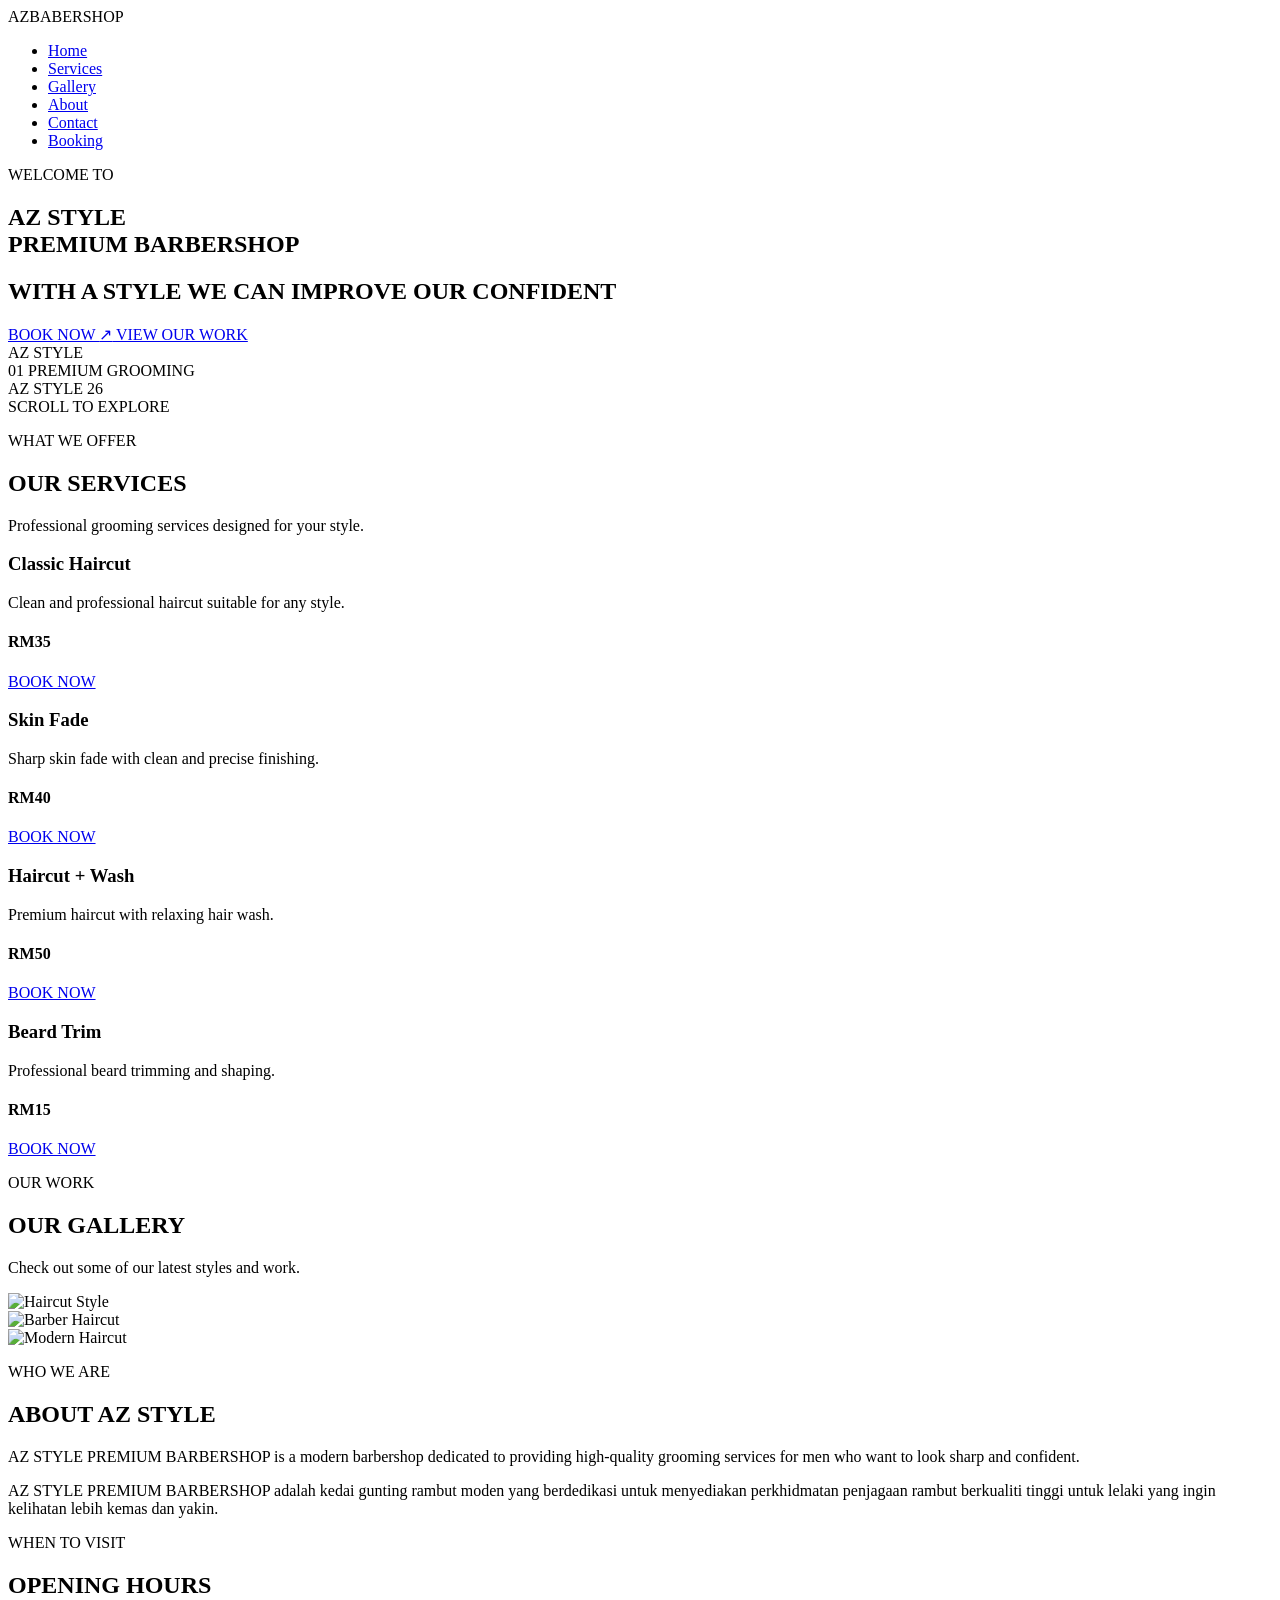
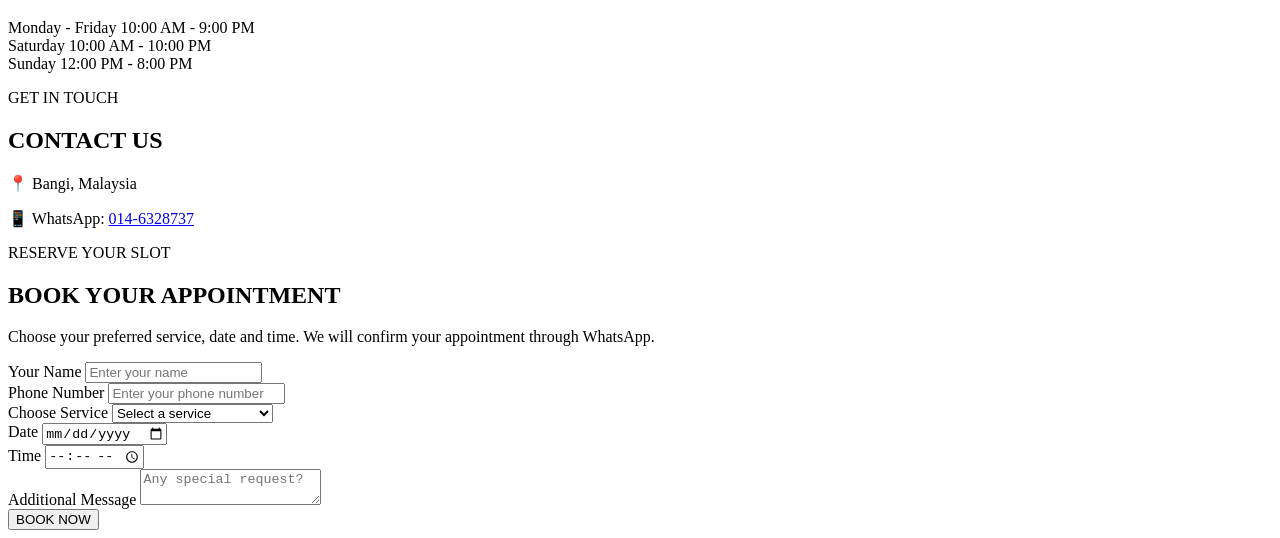
==== index.html @ 12833ec2 "Rename azbabershoptest2.html to index.html" ====
<!DOCTYPE html>
<html lang="en">

<head>

    <meta charset="UTF-8">

    <meta
        name="viewport"
        content="width=device-width, initial-scale=1.0"
    >

    <title>AZ Style Premium Barbershop</title>

    <link
        rel="stylesheet"
        href="style.css"
    >

</head>


<body>


    <!-- =========================
         NAVIGATION BAR
    ========================== -->

    <nav class="navbar">

        <div class="logo">

            AZ<span>BABERSHOP</span>

        </div>


        <ul class="nav-links">

            <li>
                <a href="#home">
                    Home
                </a>
            </li>

            <li>
                <a href="#services">
                    Services
                </a>
            </li>

            <li>
                <a href="#gallery">
                    Gallery
                </a>
            </li>

            <li>
                <a href="#about">
                    About
                </a>
            </li>

            <li>
                <a href="#contact">
                    Contact
                </a>
            </li>

            <li>
                <a href="#booking">
                    Booking
                </a>
            </li>

        </ul>

    </nav>



    <!-- =========================
         HERO / WELCOME
    ========================== -->

    <section
        id="home"
        class="hero"
    >


        <!-- Hero Background -->

        <div class="hero-bg"></div>


        <!-- Dark Overlay -->

        <div class="hero-dark"></div>


        <!-- Gold Glow -->

        <div class="hero-noise"></div>



        <!-- Hero Content -->

        <div class="hero-content">


            <!-- Welcome -->

            <div class="hero-label">

                <span></span>

                WELCOME TO

            </div>



            <!-- Main Title -->

            <h1>

                AZ STYLE<br>

                <span>PREMIUM BARBERSHOP</span>

            </h1>



            <!-- Tagline -->

            <h2>

                WITH A STYLE WE CAN
                IMPROVE OUR CONFIDENT

            </h2>



            <!-- Booking Button -->

            <div class="hero-buttons">

                <a
                    href="#booking"
                    class="hero-main-btn"
                >

                    BOOK NOW

                    <span>↗</span>

                </a>


                <a
                    href="#gallery"
                    class="hero-gallery-btn"
                >

                    VIEW OUR WORK

                </a>

            </div>


        </div>


        <!-- Hero Side Text -->

        <div class="hero-side-text">

            AZ STYLE

        </div>


        <!-- Hero Information -->

        <div class="hero-info hero-info-left">

            <span class="info-number">
                01
            </span>

            <span class="info-line"></span>

            <span>
                PREMIUM GROOMING
            </span>

        </div>


        <div class="hero-info hero-info-right">

            <span>
                AZ STYLE
            </span>

            <span class="info-line"></span>

            <span class="info-number">
                26
            </span>

        </div>


        <!-- Scroll -->

        <div class="hero-bottom">

            <span>
                SCROLL TO EXPLORE
            </span>


            <div class="hero-scroll-line">

                <div></div>

            </div>

        </div>


    </section>



    <!-- =========================
         SERVICES
    ========================== -->

    <section
        id="services"
        class="services"
    >


        <p class="section-title">
            WHAT WE OFFER
        </p>


        <h2>
            OUR SERVICES
        </h2>


        <p class="section-description">

            Professional grooming services
            designed for your style.

        </p>



        <div class="service-container">


            <!-- Classic Haircut -->

            <div class="service-card">


                <h3>
                    Classic Haircut
                </h3>


                <p>

                    Clean and professional haircut
                    suitable for any style.

                </p>


                <h4>
                    RM35
                </h4>


                <a
                    href="https://wa.me/60146328737?text=Hi%20AZ%20STYLE%20PREMIUM%20BARBERSHOP%2C%20I%20would%20like%20to%20book%20a%20Classic%20Haircut."
                    class="book-btn"
                    target="_blank"
                    rel="noopener noreferrer"
                >

                    BOOK NOW

                </a>


            </div>



            <!-- Skin Fade -->

            <div class="service-card">


                <h3>
                    Skin Fade
                </h3>


                <p>

                    Sharp skin fade with clean
                    and precise finishing.

                </p>


                <h4>
                    RM40
                </h4>


                <a
                    href="https://wa.me/60146328737?text=Hi%20AZ%20STYLE%20PREMIUM%20BARBERSHOP%2C%20I%20would%20like%20to%20book%20a%20Skin%20Fade."
                    class="book-btn"
                    target="_blank"
                    rel="noopener noreferrer"
                >

                    BOOK NOW

                </a>


            </div>



            <!-- Haircut + Wash -->

            <div class="service-card">


                <h3>
                    Haircut + Wash
                </h3>


                <p>

                    Premium haircut with
                    relaxing hair wash.

                </p>


                <h4>
                    RM50
                </h4>


                <a
                    href="https://wa.me/60146328737?text=Hi%20AZ%20STYLE%20PREMIUM%20BARBERSHOP%2C%20I%20would%20like%20to%20book%20a%20Haircut%20%2B%20Wash."
                    class="book-btn"
                    target="_blank"
                    rel="noopener noreferrer"
                >

                    BOOK NOW

                </a>


            </div>



            <!-- Beard Trim -->

            <div class="service-card">


                <h3>
                    Beard Trim
                </h3>


                <p>

                    Professional beard trimming
                    and shaping.

                </p>


                <h4>
                    RM15
                </h4>


                <a
                    href="https://wa.me/60146328737?text=Hi%20AZ%20STYLE%20PREMIUM%20BARBERSHOP%2C%20I%20would%20like%20to%20book%20a%20Beard%20Trim."
                    class="book-btn"
                    target="_blank"
                    rel="noopener noreferrer"
                >

                    BOOK NOW

                </a>


            </div>


        </div>


    </section>



    <!-- =========================
         GALLERY
    ========================== -->

    <section
        id="gallery"
        class="gallery"
    >


        <p class="section-title">
            OUR WORK
        </p>


        <h2>
            OUR GALLERY
        </h2>


        <p class="section-description">

            Check out some of our latest
            styles and work.

        </p>



        <div class="gallery-container">


            <div class="gallery-item">

                <img
                    src="images/contoh image 1.webp"
                    alt="Haircut Style"
                >

            </div>


            <div class="gallery-item">

                <img
                    src="images/contoh image 2.jpg"
                    alt="Barber Haircut"
                >

            </div>


            <div class="gallery-item">

                <img
                    src="images/contoh image 3.jpg"
                    alt="Modern Haircut"
                >

            </div>


        </div>


    </section>



    <!-- =========================
         ABOUT
    ========================== -->

    <section
        id="about"
        class="about"
    >


        <div class="about-content">


            <p class="section-title">
                WHO WE ARE
            </p>


            <h2>
                ABOUT AZ STYLE
            </h2>


            <p>

                AZ STYLE PREMIUM BARBERSHOP is a modern barbershop
                dedicated to providing high-quality grooming
                services for men who want to look sharp and confident.

            </p>


            <p class="malay-text">

                AZ STYLE PREMIUM BARBERSHOP adalah kedai gunting
                rambut moden yang berdedikasi untuk menyediakan
                perkhidmatan penjagaan rambut berkualiti tinggi
                untuk lelaki yang ingin kelihatan lebih kemas dan yakin.

            </p>


        </div>



        <!-- Opening Hours -->

        <div class="opening-hours">


            <p class="section-title">
                WHEN TO VISIT
            </p>


            <h2>
                OPENING HOURS
            </h2>


            <div class="hours">


                <div>

                    <span>
                        Monday - Friday
                    </span>

                    <span>
                        10:00 AM - 9:00 PM
                    </span>

                </div>


                <div>

                    <span>
                        Saturday
                    </span>

                    <span>
                        10:00 AM - 10:00 PM
                    </span>

                </div>


                <div>

                    <span>
                        Sunday
                    </span>

                    <span>
                        12:00 PM - 8:00 PM
                    </span>

                </div>


            </div>


        </div>


    </section>



    <!-- =========================
         CONTACT
    ========================== -->

    <section id="contact">


        <p class="section-title">
            GET IN TOUCH
        </p>


        <h2>
            CONTACT US
        </h2>


        <p>
            📍 Bangi, Malaysia
        </p>


        <p>

            📱 WhatsApp:

            <a
                href="https://wa.me/60146328737"
                target="_blank"
                rel="noopener noreferrer"
            >

                014-6328737

            </a>

        </p>


    </section>



    <!-- =========================
         BOOKING
    ========================== -->

    <section
        class="booking"
        id="booking"
    >


        <div class="booking-container">


            <div class="booking-text">


                <p class="section-title">
                    RESERVE YOUR SLOT
                </p>


                <h2>
                    BOOK YOUR APPOINTMENT
                </h2>


                <p>

                    Choose your preferred service,
                    date and time.
                    We will confirm your appointment
                    through WhatsApp.

                </p>


            </div>



            <!-- Booking Form -->

            <form id="bookingForm">


                <!-- Name -->

                <div class="form-group">


                    <label for="name">
                        Your Name
                    </label>


                    <input
                        type="text"
                        id="name"
                        placeholder="Enter your name"
                        required
                    >


                </div>



                <!-- Phone -->

                <div class="form-group">


                    <label for="phone">
                        Phone Number
                    </label>


                    <input
                        type="tel"
                        id="phone"
                        placeholder="Enter your phone number"
                        required
                    >


                </div>



                <!-- Service -->

                <div class="form-group">


                    <label for="service">
                        Choose Service
                    </label>


                    <select
                        id="service"
                        required
                    >


                        <option value="">
                            Select a service
                        </option>


                        <option value="Classic Haircut">
                            Classic Haircut - RM35
                        </option>


                        <option value="Skin Fade">
                            Skin Fade - RM40
                        </option>


                        <option value="Haircut + Wash">
                            Haircut + Wash - RM50
                        </option>


                        <option value="Beard Trim">
                            Beard Trim - RM15
                        </option>


                    </select>


                </div>



                <!-- Date + Time -->

                <div class="form-row">


                    <div class="form-group">


                        <label for="date">
                            Date
                        </label>


                        <input
                            type="date"
                            id="date"
                            required
                        >


                    </div>



                    <div class="form-group">


                        <label for="time">
                            Time
                        </label>


                        <input
                            type="time"
                            id="time"
                            required
                        >


                    </div>


                </div>



                <!-- Message -->

                <div class="form-group">


                    <label for="message">
                        Additional Message
                    </label>


                    <textarea
                        id="message"
                        placeholder="Any special request?"
                    ></textarea>


                </div>



                <!-- Button -->

                <button
                    type="submit"
                    class="booking-btn"
                >

                    BOOK NOW

                </button>


            </form>


        </div>


    </section>



    <!-- =========================
         JAVASCRIPT
    ========================== -->

    <script src="script.js"></script>


</body>

</html>
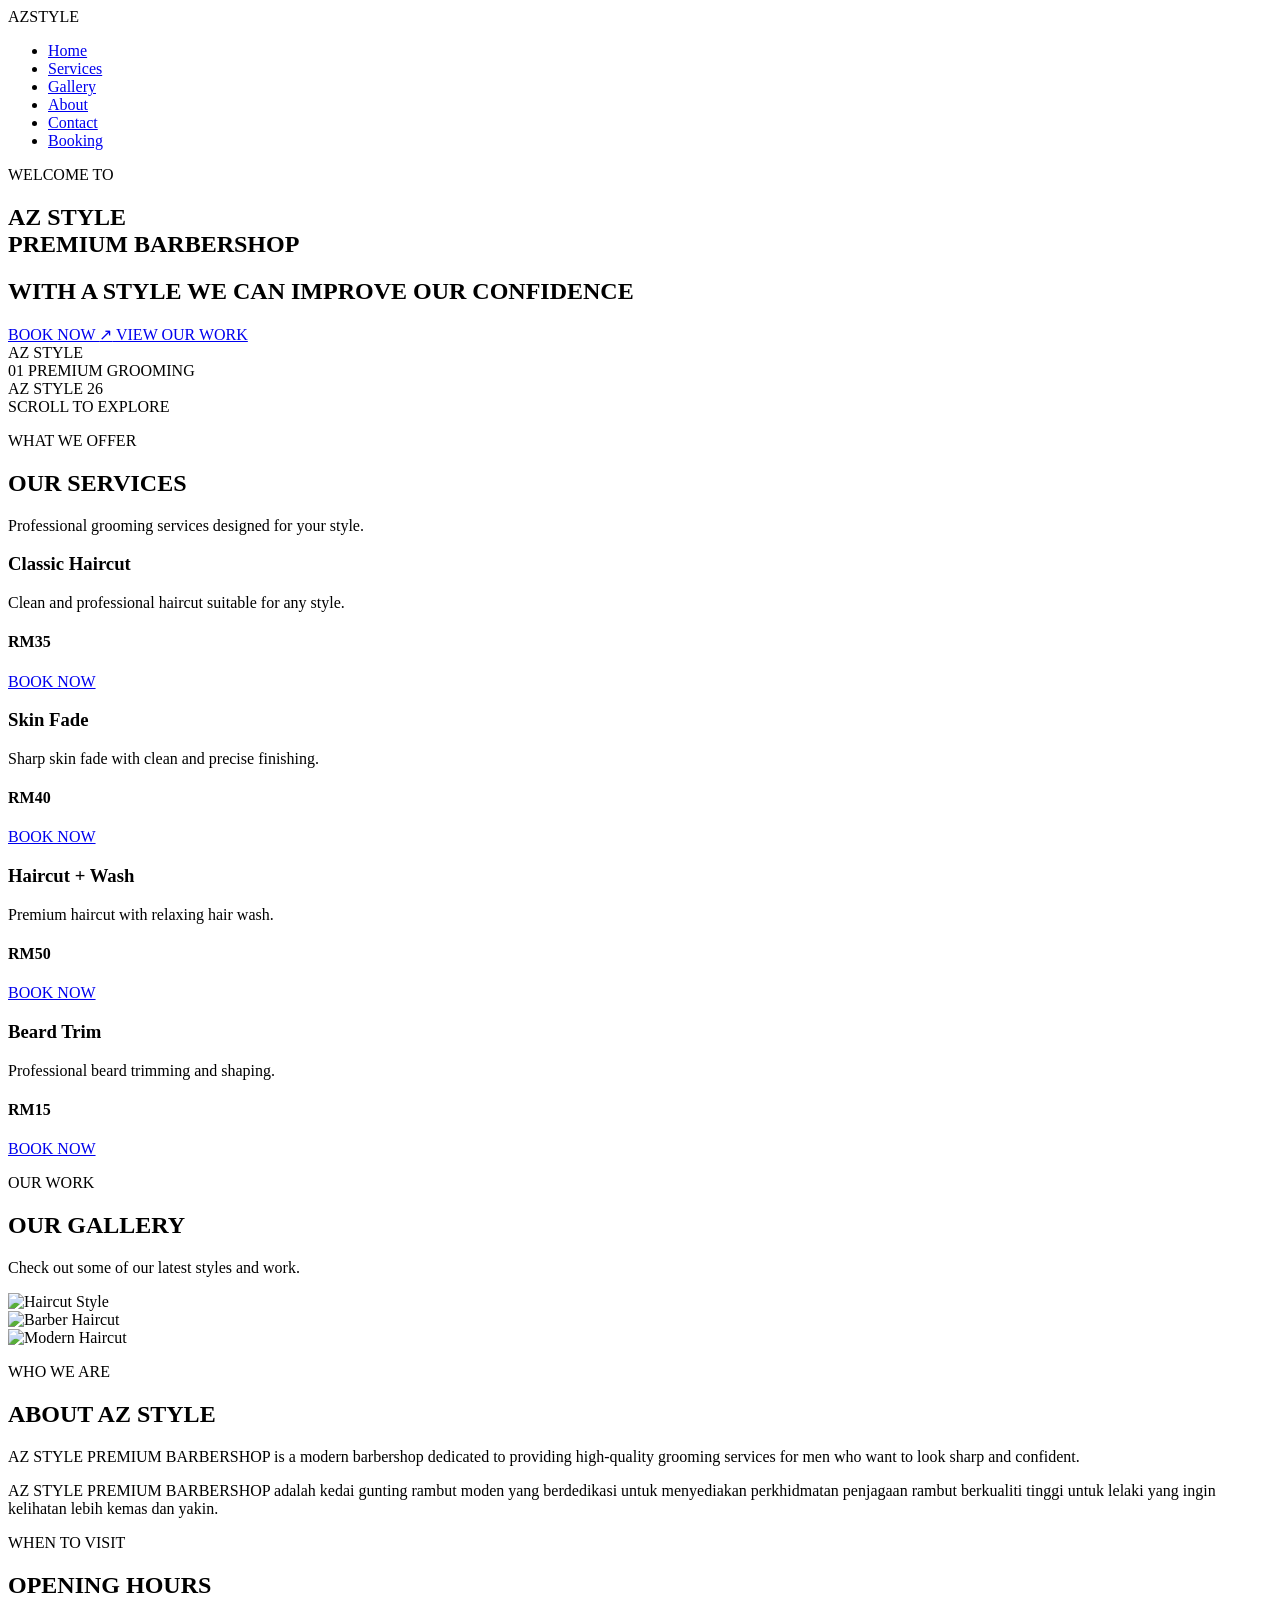
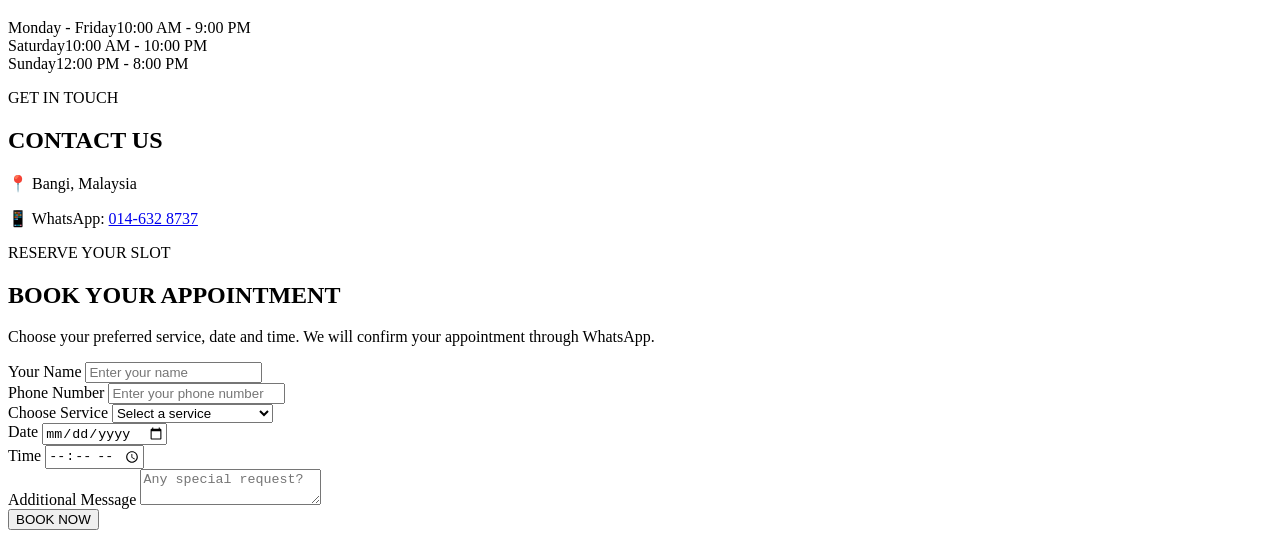
==== commit cc6ad63d: "Update index.html" ====
--- a/index.html
+++ b/index.html
@@ -2,895 +2,273 @@
 <html lang="en">
 
 <head>
-
     <meta charset="UTF-8">
-
-    <meta
-        name="viewport"
-        content="width=device-width, initial-scale=1.0"
-    >
-
+    <meta name="viewport" content="width=device-width, initial-scale=1.0">
     <title>AZ Style Premium Barbershop</title>
 
-    <link
-        rel="stylesheet"
-        href="style.css"
-    >
-
+    <!-- ✅ PATH BETUL untuk GitHub Pages -->
+    <link rel="stylesheet" href="./style.css">
 </head>
 
-
 <body>
 
-
     <!-- =========================
          NAVIGATION BAR
     ========================== -->
-
     <nav class="navbar">
-
         <div class="logo">
-
-            AZ<span>BABERSHOP</span>
-
-        </div>
-
+            AZ<span>STYLE</span>
+        </div>
 
         <ul class="nav-links">
-
-            <li>
-                <a href="#home">
-                    Home
-                </a>
-            </li>
-
-            <li>
-                <a href="#services">
-                    Services
-                </a>
-            </li>
-
-            <li>
-                <a href="#gallery">
-                    Gallery
-                </a>
-            </li>
-
-            <li>
-                <a href="#about">
-                    About
-                </a>
-            </li>
-
-            <li>
-                <a href="#contact">
-                    Contact
-                </a>
-            </li>
-
-            <li>
-                <a href="#booking">
-                    Booking
-                </a>
-            </li>
-
+            <li><a href="#home">Home</a></li>
+            <li><a href="#services">Services</a></li>
+            <li><a href="#gallery">Gallery</a></li>
+            <li><a href="#about">About</a></li>
+            <li><a href="#contact">Contact</a></li>
+            <li><a href="#booking">Booking</a></li>
         </ul>
-
     </nav>
 
-
-
     <!-- =========================
          HERO / WELCOME
     ========================== -->
-
-    <section
-        id="home"
-        class="hero"
-    >
-
-
-        <!-- Hero Background -->
-
+    <section id="home" class="hero">
         <div class="hero-bg"></div>
-
-
-        <!-- Dark Overlay -->
-
         <div class="hero-dark"></div>
-
-
-        <!-- Gold Glow -->
-
         <div class="hero-noise"></div>
 
-
-
-        <!-- Hero Content -->
-
         <div class="hero-content">
-
-
-            <!-- Welcome -->
-
             <div class="hero-label">
-
                 <span></span>
-
                 WELCOME TO
-
-            </div>
-
-
-
-            <!-- Main Title -->
-
+            </div>
             <h1>
-
                 AZ STYLE<br>
-
                 <span>PREMIUM BARBERSHOP</span>
-
             </h1>
-
-
-
-            <!-- Tagline -->
-
             <h2>
-
                 WITH A STYLE WE CAN
-                IMPROVE OUR CONFIDENT
-
+                IMPROVE OUR CONFIDENCE
             </h2>
-
-
-
-            <!-- Booking Button -->
-
             <div class="hero-buttons">
-
-                <a
-                    href="#booking"
-                    class="hero-main-btn"
-                >
-
-                    BOOK NOW
-
+                <a href="#booking" class="hero-main-btn">
+                    BOOK NOW
                     <span>↗</span>
-
-                </a>
-
-
-                <a
-                    href="#gallery"
-                    class="hero-gallery-btn"
-                >
-
+                </a>
+                <a href="#gallery" class="hero-gallery-btn">
                     VIEW OUR WORK
-
-                </a>
-
-            </div>
-
-
-        </div>
-
-
-        <!-- Hero Side Text -->
-
-        <div class="hero-side-text">
-
-            AZ STYLE
-
-        </div>
-
-
-        <!-- Hero Information -->
+                </a>
+            </div>
+        </div>
+
+        <div class="hero-side-text">AZ STYLE</div>
 
         <div class="hero-info hero-info-left">
-
-            <span class="info-number">
-                01
-            </span>
-
+            <span class="info-number">01</span>
             <span class="info-line"></span>
-
-            <span>
-                PREMIUM GROOMING
-            </span>
-
-        </div>
-
+            <span>PREMIUM GROOMING</span>
+        </div>
 
         <div class="hero-info hero-info-right">
-
-            <span>
-                AZ STYLE
-            </span>
-
+            <span>AZ STYLE</span>
             <span class="info-line"></span>
-
-            <span class="info-number">
-                26
-            </span>
-
-        </div>
-
-
-        <!-- Scroll -->
+            <span class="info-number">26</span>
+        </div>
 
         <div class="hero-bottom">
-
-            <span>
-                SCROLL TO EXPLORE
-            </span>
-
-
-            <div class="hero-scroll-line">
-
-                <div></div>
-
-            </div>
-
-        </div>
-
-
-    </section>
-
-
+            <span>SCROLL TO EXPLORE</span>
+            <div class="hero-scroll-line"><div></div></div>
+        </div>
+    </section>
 
     <!-- =========================
          SERVICES
     ========================== -->
-
-    <section
-        id="services"
-        class="services"
-    >
-
-
-        <p class="section-title">
-            WHAT WE OFFER
-        </p>
-
-
-        <h2>
-            OUR SERVICES
-        </h2>
-
-
+    <section id="services" class="services">
+        <p class="section-title">WHAT WE OFFER</p>
+        <h2>OUR SERVICES</h2>
         <p class="section-description">
-
             Professional grooming services
             designed for your style.
-
         </p>
 
-
-
         <div class="service-container">
-
-
             <!-- Classic Haircut -->
-
-            <div class="service-card">
-
-
-                <h3>
-                    Classic Haircut
-                </h3>
-
-
-                <p>
-
-                    Clean and professional haircut
-                    suitable for any style.
-
-                </p>
-
-
-                <h4>
-                    RM35
-                </h4>
-
-
-                <a
-                    href="https://wa.me/60146328737?text=Hi%20AZ%20STYLE%20PREMIUM%20BARBERSHOP%2C%20I%20would%20like%20to%20book%20a%20Classic%20Haircut."
-                    class="book-btn"
-                    target="_blank"
-                    rel="noopener noreferrer"
-                >
-
-                    BOOK NOW
-
-                </a>
-
-
-            </div>
-
-
+            <div class="service-card">
+                <h3>Classic Haircut</h3>
+                <p>Clean and professional haircut suitable for any style.</p>
+                <h4>RM35</h4>
+                <a href="https://wa.me/60146328737?text=Hi%20AZ%20STYLE%20PREMIUM%20BARBERSHOP%2C%20I%20would%20like%20to%20book%20a%20Classic%20Haircut"
+                   class="book-btn" target="_blank" rel="noopener noreferrer">
+                    BOOK NOW
+                </a>
+            </div>
 
             <!-- Skin Fade -->
-
-            <div class="service-card">
-
-
-                <h3>
-                    Skin Fade
-                </h3>
-
-
-                <p>
-
-                    Sharp skin fade with clean
-                    and precise finishing.
-
-                </p>
-
-
-                <h4>
-                    RM40
-                </h4>
-
-
-                <a
-                    href="https://wa.me/60146328737?text=Hi%20AZ%20STYLE%20PREMIUM%20BARBERSHOP%2C%20I%20would%20like%20to%20book%20a%20Skin%20Fade."
-                    class="book-btn"
-                    target="_blank"
-                    rel="noopener noreferrer"
-                >
-
-                    BOOK NOW
-
-                </a>
-
-
-            </div>
-
-
+            <div class="service-card">
+                <h3>Skin Fade</h3>
+                <p>Sharp skin fade with clean and precise finishing.</p>
+                <h4>RM40</h4>
+                <a href="https://wa.me/60146328737?text=Hi%20AZ%20STYLE%20PREMIUM%20BARBERSHOP%2C%20I%20would%20like%20to%20book%20a%20Skin%20Fade"
+                   class="book-btn" target="_blank" rel="noopener noreferrer">
+                    BOOK NOW
+                </a>
+            </div>
 
             <!-- Haircut + Wash -->
-
-            <div class="service-card">
-
-
-                <h3>
-                    Haircut + Wash
-                </h3>
-
-
-                <p>
-
-                    Premium haircut with
-                    relaxing hair wash.
-
-                </p>
-
-
-                <h4>
-                    RM50
-                </h4>
-
-
-                <a
-                    href="https://wa.me/60146328737?text=Hi%20AZ%20STYLE%20PREMIUM%20BARBERSHOP%2C%20I%20would%20like%20to%20book%20a%20Haircut%20%2B%20Wash."
-                    class="book-btn"
-                    target="_blank"
-                    rel="noopener noreferrer"
-                >
-
-                    BOOK NOW
-
-                </a>
-
-
-            </div>
-
-
+            <div class="service-card">
+                <h3>Haircut + Wash</h3>
+                <p>Premium haircut with relaxing hair wash.</p>
+                <h4>RM50</h4>
+                <a href="https://wa.me/60146328737?text=Hi%20AZ%20STYLE%20PREMIUM%20BARBERSHOP%2C%20I%20would%20like%20to%20book%20a%20Haircut%20%2B%20Wash"
+                   class="book-btn" target="_blank" rel="noopener noreferrer">
+                    BOOK NOW
+                </a>
+            </div>
 
             <!-- Beard Trim -->
-
-            <div class="service-card">
-
-
-                <h3>
-                    Beard Trim
-                </h3>
-
-
-                <p>
-
-                    Professional beard trimming
-                    and shaping.
-
-                </p>
-
-
-                <h4>
-                    RM15
-                </h4>
-
-
-                <a
-                    href="https://wa.me/60146328737?text=Hi%20AZ%20STYLE%20PREMIUM%20BARBERSHOP%2C%20I%20would%20like%20to%20book%20a%20Beard%20Trim."
-                    class="book-btn"
-                    target="_blank"
-                    rel="noopener noreferrer"
-                >
-
-                    BOOK NOW
-
-                </a>
-
-
-            </div>
-
-
-        </div>
-
-
-    </section>
-
-
+            <div class="service-card">
+                <h3>Beard Trim</h3>
+                <p>Professional beard trimming and shaping.</p>
+                <h4>RM15</h4>
+                <a href="https://wa.me/60146328737?text=Hi%20AZ%20STYLE%20PREMIUM%20BARBERSHOP%2C%20I%20would%20like%20to%20book%20a%20Beard%20Trim"
+                   class="book-btn" target="_blank" rel="noopener noreferrer">
+                    BOOK NOW
+                </a>
+            </div>
+        </div>
+    </section>
 
     <!-- =========================
          GALLERY
     ========================== -->
-
-    <section
-        id="gallery"
-        class="gallery"
-    >
-
-
-        <p class="section-title">
-            OUR WORK
+    <section id="gallery" class="gallery">
+        <p class="section-title">OUR WORK</p>
+        <h2>OUR GALLERY</h2>
+        <p class="section-description">
+            Check out some of our latest styles and work.
         </p>
-
-
-        <h2>
-            OUR GALLERY
-        </h2>
-
-
-        <p class="section-description">
-
-            Check out some of our latest
-            styles and work.
-
-        </p>
-
-
-
         <div class="gallery-container">
-
-
             <div class="gallery-item">
-
-                <img
-                    src="images/contoh image 1.webp"
-                    alt="Haircut Style"
-                >
-
-            </div>
-
-
+                <img src="./images/contoh-image-1.webp" alt="Haircut Style">
+            </div>
             <div class="gallery-item">
-
-                <img
-                    src="images/contoh image 2.jpg"
-                    alt="Barber Haircut"
-                >
-
-            </div>
-
-
+                <img src="./images/contoh-image-2.jpg" alt="Barber Haircut">
+            </div>
             <div class="gallery-item">
-
-                <img
-                    src="images/contoh image 3.jpg"
-                    alt="Modern Haircut"
-                >
-
-            </div>
-
-
-        </div>
-
-
-    </section>
-
-
+                <img src="./images/contoh-image-3.jpg" alt="Modern Haircut">
+            </div>
+        </div>
+    </section>
 
     <!-- =========================
          ABOUT
     ========================== -->
-
-    <section
-        id="about"
-        class="about"
-    >
-
-
+    <section id="about" class="about">
         <div class="about-content">
-
-
-            <p class="section-title">
-                WHO WE ARE
-            </p>
-
-
-            <h2>
-                ABOUT AZ STYLE
-            </h2>
-
-
+            <p class="section-title">WHO WE ARE</p>
+            <h2>ABOUT AZ STYLE</h2>
             <p>
-
                 AZ STYLE PREMIUM BARBERSHOP is a modern barbershop
                 dedicated to providing high-quality grooming
                 services for men who want to look sharp and confident.
-
             </p>
-
-
             <p class="malay-text">
-
                 AZ STYLE PREMIUM BARBERSHOP adalah kedai gunting
                 rambut moden yang berdedikasi untuk menyediakan
                 perkhidmatan penjagaan rambut berkualiti tinggi
                 untuk lelaki yang ingin kelihatan lebih kemas dan yakin.
-
             </p>
-
-
-        </div>
-
-
-
-        <!-- Opening Hours -->
+        </div>
 
         <div class="opening-hours">
-
-
-            <p class="section-title">
-                WHEN TO VISIT
-            </p>
-
-
-            <h2>
-                OPENING HOURS
-            </h2>
-
-
+            <p class="section-title">WHEN TO VISIT</p>
+            <h2>OPENING HOURS</h2>
             <div class="hours">
-
-
-                <div>
-
-                    <span>
-                        Monday - Friday
-                    </span>
-
-                    <span>
-                        10:00 AM - 9:00 PM
-                    </span>
-
-                </div>
-
-
-                <div>
-
-                    <span>
-                        Saturday
-                    </span>
-
-                    <span>
-                        10:00 AM - 10:00 PM
-                    </span>
-
-                </div>
-
-
-                <div>
-
-                    <span>
-                        Sunday
-                    </span>
-
-                    <span>
-                        12:00 PM - 8:00 PM
-                    </span>
-
-                </div>
-
-
-            </div>
-
-
-        </div>
-
-
-    </section>
-
-
+                <div><span>Monday - Friday</span><span>10:00 AM - 9:00 PM</span></div>
+                <div><span>Saturday</span><span>10:00 AM - 10:00 PM</span></div>
+                <div><span>Sunday</span><span>12:00 PM - 8:00 PM</span></div>
+            </div>
+        </div>
+    </section>
 
     <!-- =========================
          CONTACT
     ========================== -->
-
     <section id="contact">
-
-
-        <p class="section-title">
-            GET IN TOUCH
+        <p class="section-title">GET IN TOUCH</p>
+        <h2>CONTACT US</h2>
+        <p>📍 Bangi, Malaysia</p>
+        <p>
+            📱 WhatsApp:
+            <a href="https://wa.me/60146328737" target="_blank" rel="noopener noreferrer">
+                014-632 8737
+            </a>
         </p>
-
-
-        <h2>
-            CONTACT US
-        </h2>
-
-
-        <p>
-            📍 Bangi, Malaysia
-        </p>
-
-
-        <p>
-
-            📱 WhatsApp:
-
-            <a
-                href="https://wa.me/60146328737"
-                target="_blank"
-                rel="noopener noreferrer"
-            >
-
-                014-6328737
-
-            </a>
-
-        </p>
-
-
-    </section>
-
-
+    </section>
 
     <!-- =========================
          BOOKING
     ========================== -->
-
-    <section
-        class="booking"
-        id="booking"
-    >
-
-
+    <section class="booking" id="booking">
         <div class="booking-container">
-
-
             <div class="booking-text">
-
-
-                <p class="section-title">
-                    RESERVE YOUR SLOT
+                <p class="section-title">RESERVE YOUR SLOT</p>
+                <h2>BOOK YOUR APPOINTMENT</h2>
+                <p>
+                    Choose your preferred service,
+                    date and time. We will confirm your appointment
+                    through WhatsApp.
                 </p>
-
-
-                <h2>
-                    BOOK YOUR APPOINTMENT
-                </h2>
-
-
-                <p>
-
-                    Choose your preferred service,
-                    date and time.
-                    We will confirm your appointment
-                    through WhatsApp.
-
-                </p>
-
-
-            </div>
-
-
-
-            <!-- Booking Form -->
+            </div>
 
             <form id="bookingForm">
-
-
-                <!-- Name -->
-
-                <div class="form-group">
-
-
-                    <label for="name">
-                        Your Name
-                    </label>
-
-
-                    <input
-                        type="text"
-                        id="name"
-                        placeholder="Enter your name"
-                        required
-                    >
-
-
-                </div>
-
-
-
-                <!-- Phone -->
-
-                <div class="form-group">
-
-
-                    <label for="phone">
-                        Phone Number
-                    </label>
-
-
-                    <input
-                        type="tel"
-                        id="phone"
-                        placeholder="Enter your phone number"
-                        required
-                    >
-
-
-                </div>
-
-
-
-                <!-- Service -->
-
-                <div class="form-group">
-
-
-                    <label for="service">
-                        Choose Service
-                    </label>
-
-
-                    <select
-                        id="service"
-                        required
-                    >
-
-
-                        <option value="">
-                            Select a service
-                        </option>
-
-
-                        <option value="Classic Haircut">
-                            Classic Haircut - RM35
-                        </option>
-
-
-                        <option value="Skin Fade">
-                            Skin Fade - RM40
-                        </option>
-
-
-                        <option value="Haircut + Wash">
-                            Haircut + Wash - RM50
-                        </option>
-
-
-                        <option value="Beard Trim">
-                            Beard Trim - RM15
-                        </option>
-
-
+                <div class="form-group">
+                    <label for="name">Your Name</label>
+                    <input type="text" id="name" placeholder="Enter your name" required>
+                </div>
+
+                <div class="form-group">
+                    <label for="phone">Phone Number</label>
+                    <input type="tel" id="phone" placeholder="Enter your phone number" required>
+                </div>
+
+                <div class="form-group">
+                    <label for="service">Choose Service</label>
+                    <select id="service" required>
+                        <option value="">Select a service</option>
+                        <option value="Classic Haircut">Classic Haircut - RM35</option>
+                        <option value="Skin Fade">Skin Fade - RM40</option>
+                        <option value="Haircut + Wash">Haircut + Wash - RM50</option>
+                        <option value="Beard Trim">Beard Trim - RM15</option>
                     </select>
-
-
-                </div>
-
-
-
-                <!-- Date + Time -->
+                </div>
 
                 <div class="form-row">
-
-
                     <div class="form-group">
-
-
-                        <label for="date">
-                            Date
-                        </label>
-
-
-                        <input
-                            type="date"
-                            id="date"
-                            required
-                        >
-
-
+                        <label for="date">Date</label>
+                        <input type="date" id="date" required>
                     </div>
-
-
-
                     <div class="form-group">
-
-
-                        <label for="time">
-                            Time
-                        </label>
-
-
-                        <input
-                            type="time"
-                            id="time"
-                            required
-                        >
-
-
+                        <label for="time">Time</label>
+                        <input type="time" id="time" required>
                     </div>
-
-
-                </div>
-
-
-
-                <!-- Message -->
-
-                <div class="form-group">
-
-
-                    <label for="message">
-                        Additional Message
-                    </label>
-
-
-                    <textarea
-                        id="message"
-                        placeholder="Any special request?"
-                    ></textarea>
-
-
-                </div>
-
-
-
-                <!-- Button -->
-
-                <button
-                    type="submit"
-                    class="booking-btn"
-                >
-
-                    BOOK NOW
-
-                </button>
-
-
+                </div>
+
+                <div class="form-group">
+                    <label for="message">Additional Message</label>
+                    <textarea id="message" placeholder="Any special request?"></textarea>
+                </div>
+
+                <button type="submit" class="booking-btn">BOOK NOW</button>
             </form>
-
-
-        </div>
-
-
-    </section>
-
-
+        </div>
+    </section>
 
     <!-- =========================
          JAVASCRIPT
     ========================== -->
-
-    <script src="script.js"></script>
-
-
+    <script src="./script.js"></script>
 </body>
-
 </html>
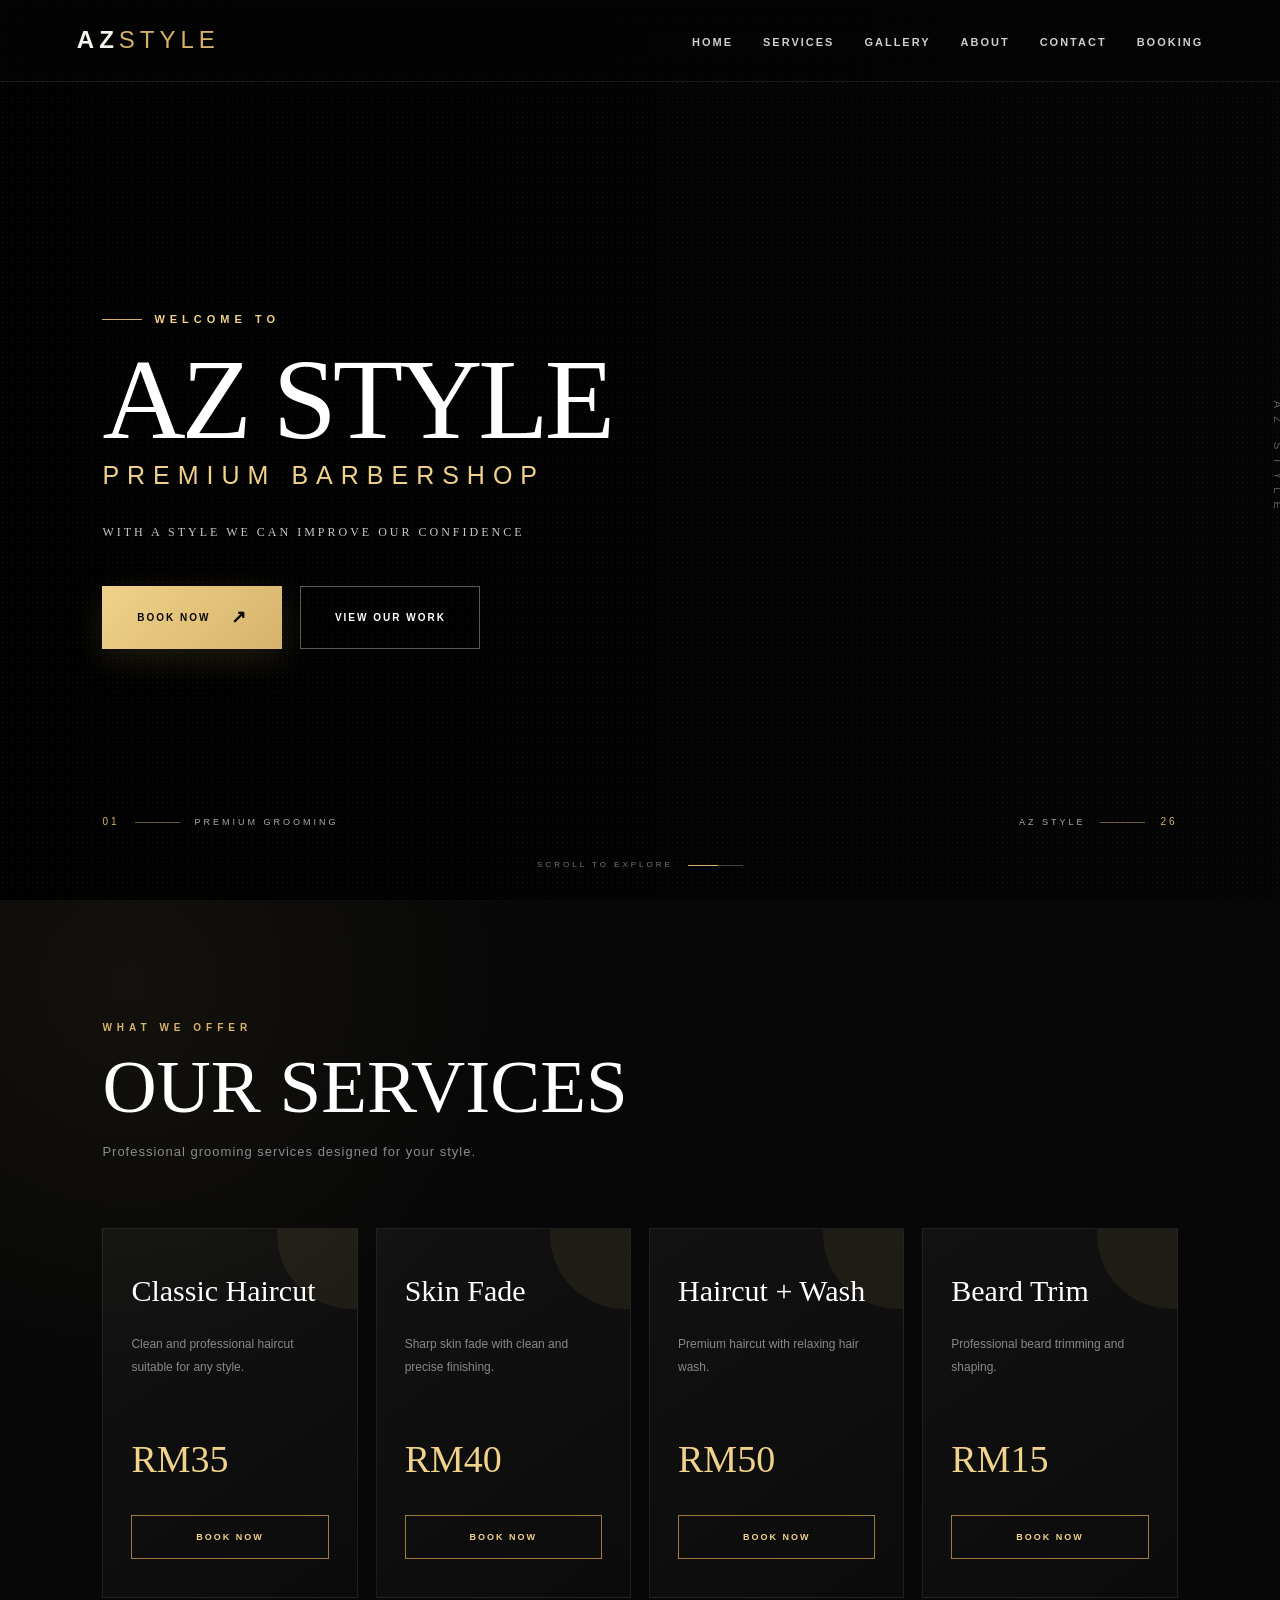
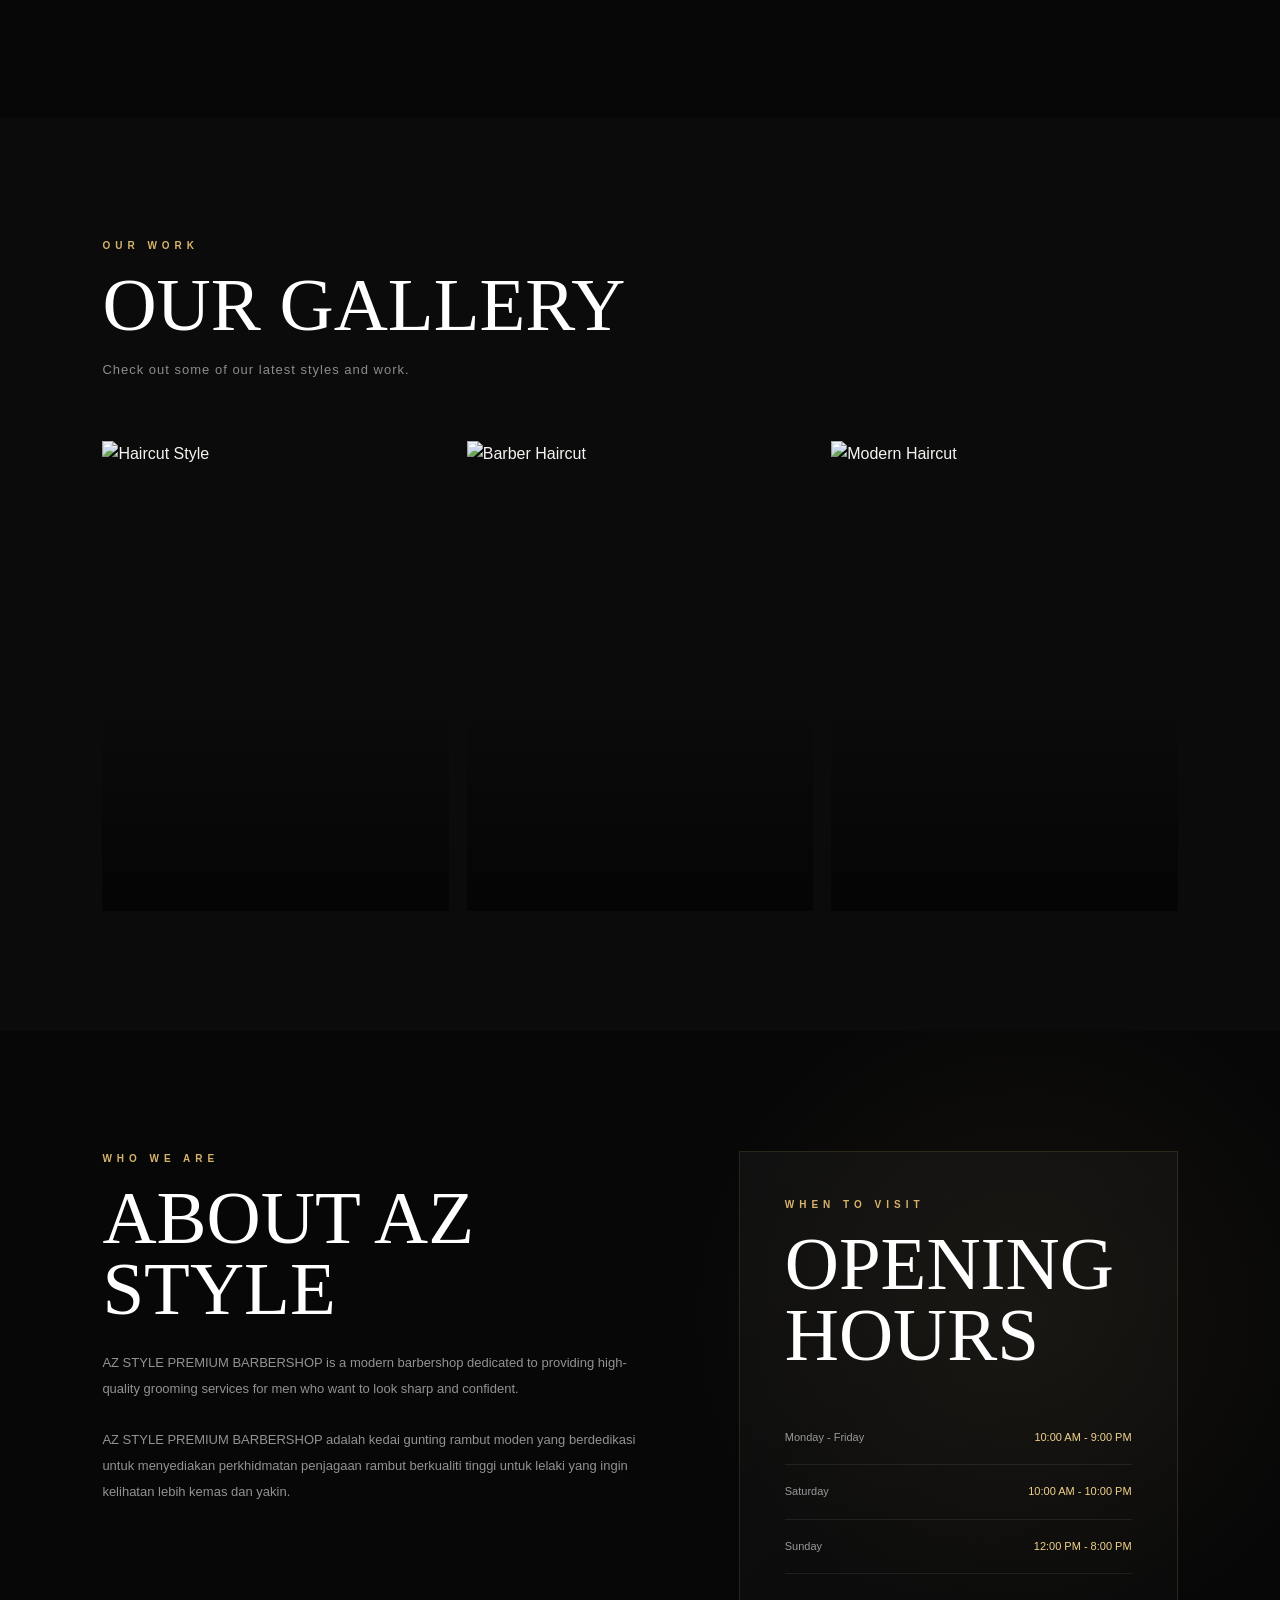
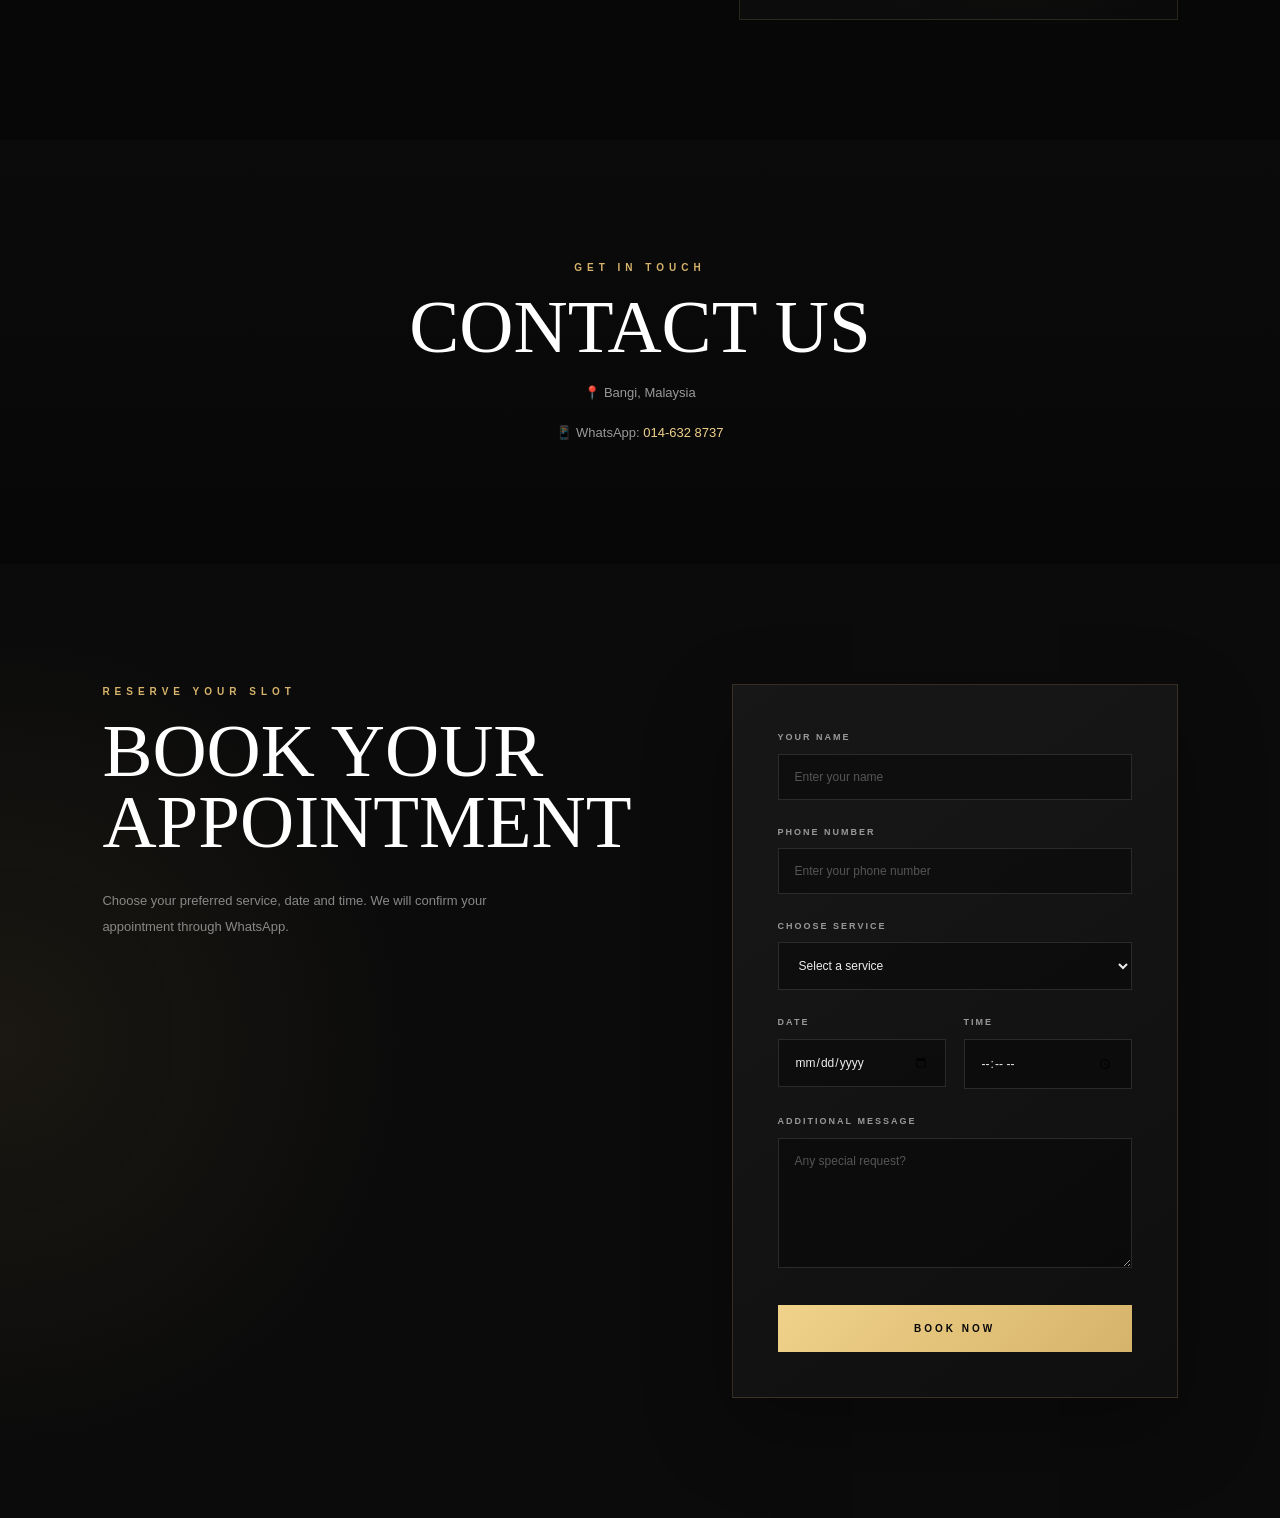
==== commit 0605f6fa: "Update index.html" ====
--- a/index.html
+++ b/index.html
@@ -1,25 +1,16 @@
 <!DOCTYPE html>
 <html lang="en">
-
 <head>
     <meta charset="UTF-8">
     <meta name="viewport" content="width=device-width, initial-scale=1.0">
-    <title>AZ Style Premium Barbershop</title>
-
-    <!-- ✅ PATH BETUL untuk GitHub Pages -->
+    <title>AZ STYLE PREMIUM BARBERSHOP</title>
     <link rel="stylesheet" href="./style.css">
 </head>
-
 <body>
 
-    <!-- =========================
-         NAVIGATION BAR
-    ========================== -->
+    <!-- NAVIGATION -->
     <nav class="navbar">
-        <div class="logo">
-            AZ<span>STYLE</span>
-        </div>
-
+        <div class="logo">AZ<span>STYLE</span></div>
         <ul class="nav-links">
             <li><a href="#home">Home</a></li>
             <li><a href="#services">Services</a></li>
@@ -30,158 +21,96 @@
         </ul>
     </nav>
 
-    <!-- =========================
-         HERO / WELCOME
-    ========================== -->
+    <!-- HERO SECTION -->
     <section id="home" class="hero">
         <div class="hero-bg"></div>
         <div class="hero-dark"></div>
         <div class="hero-noise"></div>
-
         <div class="hero-content">
-            <div class="hero-label">
-                <span></span>
-                WELCOME TO
-            </div>
-            <h1>
-                AZ STYLE<br>
-                <span>PREMIUM BARBERSHOP</span>
-            </h1>
-            <h2>
-                WITH A STYLE WE CAN
-                IMPROVE OUR CONFIDENCE
-            </h2>
+            <div class="hero-label"><span></span> WELCOME TO</div>
+            <h1>AZ STYLE<br><span>PREMIUM BARBERSHOP</span></h1>
+            <h2>WITH A STYLE WE CAN IMPROVE OUR CONFIDENCE</h2>
             <div class="hero-buttons">
-                <a href="#booking" class="hero-main-btn">
-                    BOOK NOW
-                    <span>↗</span>
-                </a>
-                <a href="#gallery" class="hero-gallery-btn">
-                    VIEW OUR WORK
-                </a>
+                <a href="#booking" class="hero-main-btn">BOOK NOW <span>↗</span></a>
+                <a href="#gallery" class="hero-gallery-btn">VIEW OUR WORK</a>
             </div>
         </div>
-
         <div class="hero-side-text">AZ STYLE</div>
-
         <div class="hero-info hero-info-left">
             <span class="info-number">01</span>
             <span class="info-line"></span>
             <span>PREMIUM GROOMING</span>
         </div>
-
         <div class="hero-info hero-info-right">
             <span>AZ STYLE</span>
             <span class="info-line"></span>
             <span class="info-number">26</span>
         </div>
-
         <div class="hero-bottom">
             <span>SCROLL TO EXPLORE</span>
             <div class="hero-scroll-line"><div></div></div>
         </div>
     </section>
 
-    <!-- =========================
-         SERVICES
-    ========================== -->
+    <!-- SERVICES SECTION -->
     <section id="services" class="services">
         <p class="section-title">WHAT WE OFFER</p>
         <h2>OUR SERVICES</h2>
-        <p class="section-description">
-            Professional grooming services
-            designed for your style.
-        </p>
-
+        <p class="section-description">Professional grooming services designed for your style.</p>
         <div class="service-container">
-            <!-- Classic Haircut -->
             <div class="service-card">
                 <h3>Classic Haircut</h3>
                 <p>Clean and professional haircut suitable for any style.</p>
                 <h4>RM35</h4>
-                <a href="https://wa.me/60146328737?text=Hi%20AZ%20STYLE%20PREMIUM%20BARBERSHOP%2C%20I%20would%20like%20to%20book%20a%20Classic%20Haircut"
-                   class="book-btn" target="_blank" rel="noopener noreferrer">
-                    BOOK NOW
-                </a>
+                <a href="https://wa.me/60146328737?text=Hi%20AZ%20STYLE%20PREMIUM%20BARBERSHOP%2C%20I%20would%20like%20to%20book%20a%20Classic%20Haircut" class="book-btn" target="_blank" rel="noopener noreferrer">BOOK NOW</a>
             </div>
-
-            <!-- Skin Fade -->
             <div class="service-card">
                 <h3>Skin Fade</h3>
                 <p>Sharp skin fade with clean and precise finishing.</p>
                 <h4>RM40</h4>
-                <a href="https://wa.me/60146328737?text=Hi%20AZ%20STYLE%20PREMIUM%20BARBERSHOP%2C%20I%20would%20like%20to%20book%20a%20Skin%20Fade"
-                   class="book-btn" target="_blank" rel="noopener noreferrer">
-                    BOOK NOW
-                </a>
+                <a href="https://wa.me/60146328737?text=Hi%20AZ%20STYLE%20PREMIUM%20BARBERSHOP%2C%20I%20would%20like%20to%20book%20a%20Skin%20Fade" class="book-btn" target="_blank" rel="noopener noreferrer">BOOK NOW</a>
             </div>
-
-            <!-- Haircut + Wash -->
             <div class="service-card">
                 <h3>Haircut + Wash</h3>
                 <p>Premium haircut with relaxing hair wash.</p>
                 <h4>RM50</h4>
-                <a href="https://wa.me/60146328737?text=Hi%20AZ%20STYLE%20PREMIUM%20BARBERSHOP%2C%20I%20would%20like%20to%20book%20a%20Haircut%20%2B%20Wash"
-                   class="book-btn" target="_blank" rel="noopener noreferrer">
-                    BOOK NOW
-                </a>
+                <a href="https://wa.me/60146328737?text=Hi%20AZ%20STYLE%20PREMIUM%20BARBERSHOP%2C%20I%20would%20like%20to%20book%20a%20Haircut%20%2B%20Wash" class="book-btn" target="_blank" rel="noopener noreferrer">BOOK NOW</a>
             </div>
-
-            <!-- Beard Trim -->
             <div class="service-card">
                 <h3>Beard Trim</h3>
                 <p>Professional beard trimming and shaping.</p>
                 <h4>RM15</h4>
-                <a href="https://wa.me/60146328737?text=Hi%20AZ%20STYLE%20PREMIUM%20BARBERSHOP%2C%20I%20would%20like%20to%20book%20a%20Beard%20Trim"
-                   class="book-btn" target="_blank" rel="noopener noreferrer">
-                    BOOK NOW
-                </a>
+                <a href="https://wa.me/60146328737?text=Hi%20AZ%20STYLE%20PREMIUM%20BARBERSHOP%2C%20I%20would%20like%20to%20book%20a%20Beard%20Trim" class="book-btn" target="_blank" rel="noopener noreferrer">BOOK NOW</a>
             </div>
         </div>
     </section>
 
-    <!-- =========================
-         GALLERY
-    ========================== -->
+    <!-- GALLERY SECTION -->
     <section id="gallery" class="gallery">
         <p class="section-title">OUR WORK</p>
         <h2>OUR GALLERY</h2>
-        <p class="section-description">
-            Check out some of our latest styles and work.
-        </p>
+        <p class="section-description">Check out some of our latest styles and work.</p>
         <div class="gallery-container">
             <div class="gallery-item">
-                <img src="./images/contoh-image-1.webp" alt="Haircut Style">
+                <img src="contohimage1.jpg" alt="Haircut Style">
             </div>
             <div class="gallery-item">
-                <img src="./images/contoh-image-2.jpg" alt="Barber Haircut">
+                <img src="contohimage2.jpg" alt="Barber Haircut">
             </div>
             <div class="gallery-item">
-                <img src="./images/contoh-image-3.jpg" alt="Modern Haircut">
+                <img src="contohimage3.jpg" alt="Modern Haircut">
             </div>
         </div>
     </section>
 
-    <!-- =========================
-         ABOUT
-    ========================== -->
+    <!-- ABOUT SECTION -->
     <section id="about" class="about">
         <div class="about-content">
             <p class="section-title">WHO WE ARE</p>
             <h2>ABOUT AZ STYLE</h2>
-            <p>
-                AZ STYLE PREMIUM BARBERSHOP is a modern barbershop
-                dedicated to providing high-quality grooming
-                services for men who want to look sharp and confident.
-            </p>
-            <p class="malay-text">
-                AZ STYLE PREMIUM BARBERSHOP adalah kedai gunting
-                rambut moden yang berdedikasi untuk menyediakan
-                perkhidmatan penjagaan rambut berkualiti tinggi
-                untuk lelaki yang ingin kelihatan lebih kemas dan yakin.
-            </p>
+            <p>AZ STYLE PREMIUM BARBERSHOP is a modern barbershop dedicated to providing high-quality grooming services for men who want to look sharp and confident.</p>
+            <p class="malay-text">AZ STYLE PREMIUM BARBERSHOP adalah kedai gunting rambut moden yang berdedikasi untuk menyediakan perkhidmatan penjagaan rambut berkualiti tinggi untuk lelaki yang ingin kelihatan lebih kemas dan yakin.</p>
         </div>
-
         <div class="opening-hours">
             <p class="section-title">WHEN TO VISIT</p>
             <h2>OPENING HOURS</h2>
@@ -193,47 +122,31 @@
         </div>
     </section>
 
-    <!-- =========================
-         CONTACT
-    ========================== -->
+    <!-- CONTACT SECTION -->
     <section id="contact">
         <p class="section-title">GET IN TOUCH</p>
         <h2>CONTACT US</h2>
         <p>📍 Bangi, Malaysia</p>
-        <p>
-            📱 WhatsApp:
-            <a href="https://wa.me/60146328737" target="_blank" rel="noopener noreferrer">
-                014-632 8737
-            </a>
-        </p>
+        <p>📱 WhatsApp: <a href="https://wa.me/60146328737" target="_blank" rel="noopener noreferrer">014-632 8737</a></p>
     </section>
 
-    <!-- =========================
-         BOOKING
-    ========================== -->
+    <!-- BOOKING SECTION -->
     <section class="booking" id="booking">
         <div class="booking-container">
             <div class="booking-text">
                 <p class="section-title">RESERVE YOUR SLOT</p>
                 <h2>BOOK YOUR APPOINTMENT</h2>
-                <p>
-                    Choose your preferred service,
-                    date and time. We will confirm your appointment
-                    through WhatsApp.
-                </p>
+                <p>Choose your preferred service, date and time. We will confirm your appointment through WhatsApp.</p>
             </div>
-
             <form id="bookingForm">
                 <div class="form-group">
                     <label for="name">Your Name</label>
                     <input type="text" id="name" placeholder="Enter your name" required>
                 </div>
-
                 <div class="form-group">
                     <label for="phone">Phone Number</label>
                     <input type="tel" id="phone" placeholder="Enter your phone number" required>
                 </div>
-
                 <div class="form-group">
                     <label for="service">Choose Service</label>
                     <select id="service" required>
@@ -244,7 +157,6 @@
                         <option value="Beard Trim">Beard Trim - RM15</option>
                     </select>
                 </div>
-
                 <div class="form-row">
                     <div class="form-group">
                         <label for="date">Date</label>
@@ -255,20 +167,15 @@
                         <input type="time" id="time" required>
                     </div>
                 </div>
-
                 <div class="form-group">
                     <label for="message">Additional Message</label>
                     <textarea id="message" placeholder="Any special request?"></textarea>
                 </div>
-
                 <button type="submit" class="booking-btn">BOOK NOW</button>
             </form>
         </div>
     </section>
 
-    <!-- =========================
-         JAVASCRIPT
-    ========================== -->
     <script src="./script.js"></script>
 </body>
 </html>
--- a/style.css
+++ b/style.css
@@ -0,0 +1,1111 @@
+/* =========================================================
+   AZ STYLE PREMIUM BARBERSHOP
+   PREMIUM BLACK + CHAMPAGNE GOLD DESIGN
+========================================================= */
+
+/* ✅ BETULKAN URL FON GOOGLE */
+@import url('https://fonts.googleapis.com/css2?family=Cormorant+Garamond:wght@400;500;600;700&family=Montserrat:wght@300;400;500;600;700&display=swap');
+
+
+/* =========================================================
+   ROOT
+========================================================= */
+:root {
+    --black: #070707;
+    --black-soft: #0d0d0d;
+    --black-card: #111111;
+    --black-light: #181818;
+
+    --gold: #d6b36a;
+    --gold-light: #f0d28a;
+    --gold-dark: #9e7b38;
+
+    --white: #f5f3ee;
+    --gray: #a6a6a6;
+    --gray-dark: #666;
+
+    --border: rgba(214, 179, 106, 0.25);
+
+    --font-main: "Montserrat", sans-serif;
+    --font-display: "Cormorant Garamond", serif;
+
+    --transition: 0.4s cubic-bezier(0.22, 1, 0.36, 1);
+}
+
+
+/* =========================================================
+   RESET
+========================================================= */
+* {
+    margin: 0;
+    padding: 0;
+    box-sizing: border-box;
+}
+
+html {
+    scroll-behavior: smooth;
+    scroll-padding-top: 90px;
+}
+
+body {
+    background: var(--black);
+    color: var(--white);
+    font-family: var(--font-main);
+    overflow-x: hidden;
+    line-height: 1.6;
+    opacity: 0;
+    transition: opacity 0.6s ease;
+}
+
+body.page-loaded {
+    opacity: 1;
+}
+
+img {
+    max-width: 100%;
+    display: block;
+}
+
+a {
+    color: inherit;
+    text-decoration: none;
+}
+
+button,
+input,
+select,
+textarea {
+    font-family: inherit;
+}
+
+
+/* =========================================================
+   SCROLLBAR
+========================================================= */
+::-webkit-scrollbar {
+    width: 8px;
+}
+
+::-webkit-scrollbar-track {
+    background: #050505;
+}
+
+::-webkit-scrollbar-thumb {
+    background: linear-gradient(
+        180deg,
+        var(--gold-light),
+        var(--gold-dark)
+    );
+    border-radius: 20px;
+}
+
+
+/* =========================================================
+   SELECTION
+========================================================= */
+::selection {
+    background: var(--gold);
+    color: #000;
+}
+
+
+/* =========================================================
+   NAVBAR
+========================================================= */
+.navbar {
+    position: fixed;
+    top: 0;
+    left: 0;
+    width: 100%;
+    height: 82px;
+    z-index: 1000;
+
+    display: flex;
+    align-items: center;
+    justify-content: space-between;
+
+    padding: 0 6%;
+
+    background: rgba(5, 5, 5, 0.72);
+    backdrop-filter: blur(18px);
+    -webkit-backdrop-filter: blur(18px);
+
+    border-bottom: 1px solid rgba(214, 179, 106, 0.12);
+}
+
+.logo {
+    font-size: 24px;
+    font-weight: 700;
+    letter-spacing: 5px;
+    color: var(--white);
+}
+
+.logo span {
+    color: var(--gold);
+    font-weight: 400;
+}
+
+.nav-links {
+    display: flex;
+    align-items: center;
+    gap: 30px;
+    list-style: none;
+}
+
+.nav-links a {
+    position: relative;
+    color: #cfcfcf;
+    font-size: 11px;
+    font-weight: 600;
+    letter-spacing: 2px;
+    text-transform: uppercase;
+    padding: 10px 0;
+    transition: var(--transition);
+}
+
+.nav-links a::after {
+    content: "";
+    position: absolute;
+    left: 0;
+    bottom: 2px;
+    width: 0;
+    height: 1px;
+    background: var(--gold);
+    transition: var(--transition);
+}
+
+.nav-links a:hover,
+.nav-links a.active {
+    color: var(--gold-light);
+}
+
+.nav-links a:hover::after,
+.nav-links a.active::after {
+    width: 100%;
+}
+
+
+/* =========================================================
+   HERO
+========================================================= */
+.hero {
+    position: relative;
+    min-height: 100vh;
+    height: 100vh;
+    overflow: hidden;
+
+    display: flex;
+    align-items: center;
+    padding: 0 8%;
+}
+
+.hero-bg {
+    position: absolute;
+    inset: -8%;
+    z-index: 0;
+
+    /* ✅ PATH BETUL untuk GitHub Pages */
+    background-image: url("./images/contoh-image-1.webp");
+
+    background-size: cover;
+    background-position: center;
+
+    transform: scale(1.12);
+    transition: transform 0.15s linear;
+}
+
+.hero-dark {
+    position: absolute;
+    inset: 0;
+    z-index: 1;
+
+    background:
+        linear-gradient(
+            90deg,
+            rgba(0, 0, 0, 0.88) 0%,
+            rgba(0, 0, 0, 0.68) 45%,
+            rgba(0, 0, 0, 0.38) 100%
+        );
+}
+
+.hero-noise {
+    position: absolute;
+    inset: 0;
+    z-index: 2;
+    pointer-events: none;
+
+    opacity: 0.08;
+
+    background-image:
+        radial-gradient(
+            rgba(255,255,255,0.8) 0.5px,
+            transparent 0.5px
+        );
+
+    background-size: 5px 5px;
+}
+
+.hero-content {
+    position: relative;
+    z-index: 5;
+    max-width: 800px;
+    padding-top: 60px;
+
+    animation: heroReveal 1.2s ease forwards;
+}
+
+@keyframes heroReveal {
+    from {
+        opacity: 0;
+        transform: translateY(35px);
+    }
+    to {
+        opacity: 1;
+        transform: translateY(0);
+    }
+}
+
+.hero-label {
+    display: flex;
+    align-items: center;
+    gap: 12px;
+
+    color: var(--gold-light);
+
+    font-size: 11px;
+    font-weight: 600;
+    letter-spacing: 5px;
+    margin-bottom: 25px;
+}
+
+.hero-label span {
+    width: 40px;
+    height: 1px;
+    background: var(--gold);
+}
+
+.hero h1 {
+    font-family: var(--font-display);
+    font-size: clamp(65px, 9vw, 135px);
+    font-weight: 500;
+    line-height: 0.8;
+    letter-spacing: -4px;
+    color: #fff;
+}
+
+.hero h1 span {
+    display: block;
+    margin-top: 20px;
+
+    font-family: var(--font-main);
+    font-size: clamp(15px, 2vw, 25px);
+    font-weight: 500;
+    letter-spacing: 8px;
+
+    color: var(--gold-light);
+}
+
+.hero h2 {
+    max-width: 520px;
+    margin-top: 35px;
+
+    color: #c7c7c7;
+
+    font-size: 12px;
+    font-weight: 400;
+    line-height: 2;
+    letter-spacing: 3px;
+}
+
+
+/* =========================================================
+   HERO BUTTONS
+========================================================= */
+.hero-buttons {
+    display: flex;
+    gap: 18px;
+    margin-top: 42px;
+}
+
+.hero-main-btn,
+.hero-gallery-btn {
+    display: inline-flex;
+    align-items: center;
+    justify-content: center;
+
+    min-width: 180px;
+    padding: 17px 28px;
+
+    font-size: 10px;
+    font-weight: 700;
+    letter-spacing: 2px;
+
+    transition: var(--transition);
+}
+
+.hero-main-btn {
+    gap: 20px;
+
+    background: linear-gradient(
+        135deg,
+        var(--gold-light),
+        var(--gold)
+    );
+
+    color: #080808;
+
+    box-shadow:
+        0 10px 35px rgba(214, 179, 106, 0.15);
+}
+
+.hero-main-btn span {
+    font-size: 18px;
+    transition: transform 0.3s ease;
+}
+
+.hero-main-btn:hover {
+    transform: translateY(-4px);
+    box-shadow:
+        0 15px 40px rgba(214, 179, 106, 0.3);
+}
+
+.hero-main-btn:hover span {
+    transform: translate(4px, -4px);
+}
+
+.hero-gallery-btn {
+    border: 1px solid rgba(255,255,255,0.35);
+    color: white;
+    background: rgba(0,0,0,0.15);
+    backdrop-filter: blur(8px);
+}
+
+.hero-gallery-btn:hover {
+    border-color: var(--gold);
+    color: var(--gold-light);
+    transform: translateY(-4px);
+}
+
+
+/* =========================================================
+   HERO SIDE ELEMENTS
+========================================================= */
+.hero-side-text {
+    position: absolute;
+    right: -55px;
+    top: 50%;
+    z-index: 4;
+
+    transform: rotate(90deg);
+
+    font-size: 11px;
+    letter-spacing: 8px;
+    color: rgba(255,255,255,0.35);
+}
+
+.hero-info {
+    position: absolute;
+    z-index: 5;
+    bottom: 70px;
+
+    display: flex;
+    align-items: center;
+    gap: 15px;
+
+    color: #aaa;
+    font-size: 9px;
+    letter-spacing: 3px;
+}
+
+.hero-info-left {
+    left: 8%;
+}
+
+.hero-info-right {
+    right: 8%;
+}
+
+.info-number {
+    color: var(--gold);
+    font-size: 10px;
+}
+
+.info-line {
+    width: 45px;
+    height: 1px;
+    background: rgba(214,179,106,0.5);
+}
+
+.hero-bottom {
+    position: absolute;
+    z-index: 5;
+    bottom: 28px;
+    left: 50%;
+
+    transform: translateX(-50%);
+
+    display: flex;
+    align-items: center;
+    gap: 15px;
+
+    color: #777;
+    font-size: 8px;
+    letter-spacing: 3px;
+}
+
+.hero-scroll-line {
+    width: 55px;
+    height: 1px;
+    background: #444;
+    overflow: hidden;
+}
+
+.hero-scroll-line div {
+    width: 30px;
+    height: 1px;
+    background: var(--gold);
+
+    animation: scrollLine 2s infinite ease-in-out;
+}
+
+@keyframes scrollLine {
+    0% { transform: translateX(-35px); }
+    50% { transform: translateX(25px); }
+    100% { transform: translateX(60px); }
+}
+
+
+/* =========================================================
+   GENERAL SECTIONS
+========================================================= */
+section:not(.hero) {
+    position: relative;
+    padding: 120px 8%;
+}
+
+.section-title {
+    color: var(--gold);
+
+    font-size: 10px;
+    font-weight: 600;
+    letter-spacing: 5px;
+    text-transform: uppercase;
+
+    margin-bottom: 15px;
+}
+
+section h2 {
+    font-family: var(--font-display);
+    font-size: clamp(45px, 6vw, 75px);
+    font-weight: 500;
+    line-height: 0.95;
+
+    color: #fff;
+}
+
+.section-description {
+    max-width: 550px;
+    margin-top: 20px;
+
+    color: #8c8c8c;
+
+    font-size: 13px;
+    font-weight: 300;
+    letter-spacing: 1px;
+}
+
+
+/* =========================================================
+   SERVICES
+========================================================= */
+.services {
+    background:
+        radial-gradient(
+            circle at 10% 10%,
+            rgba(214,179,106,0.06),
+            transparent 30%
+        ),
+        var(--black);
+}
+
+.service-container {
+    display: grid;
+    grid-template-columns: repeat(4, 1fr);
+    gap: 18px;
+    margin-top: 65px;
+}
+
+.service-card {
+    position: relative;
+    min-height: 370px;
+    padding: 38px 28px;
+
+    display: flex;
+    flex-direction: column;
+
+    background:
+        linear-gradient(
+            145deg,
+            rgba(255,255,255,0.045),
+            rgba(255,255,255,0.015)
+        );
+
+    border: 1px solid rgba(255,255,255,0.08);
+
+    overflow: hidden;
+
+    opacity: 0;
+    transform: translateY(45px);
+
+    transition:
+        opacity 0.8s ease,
+        transform 0.8s ease,
+        border-color var(--transition),
+        background var(--transition);
+}
+
+.service-card.show {
+    opacity: 1;
+    transform: translateY(0);
+}
+
+.service-card:nth-child(2) { transition-delay: 0.12s; }
+.service-card:nth-child(3) { transition-delay: 0.24s; }
+.service-card:nth-child(4) { transition-delay: 0.36s; }
+
+.service-card::before {
+    content: "";
+    position: absolute;
+    width: 150px;
+    height: 150px;
+    right: -70px;
+    top: -70px;
+    border-radius: 50%;
+    background: rgba(214,179,106,0.08);
+    transition: var(--transition);
+}
+
+.service-card:hover {
+    transform: translateY(-10px);
+    border-color: rgba(214,179,106,0.5);
+    background:
+        linear-gradient(
+            145deg,
+            rgba(214,179,106,0.08),
+            rgba(255,255,255,0.02)
+        );
+}
+
+.service-card:hover::before {
+    transform: scale(2);
+}
+
+.service-card h3 {
+    position: relative;
+    z-index: 2;
+    font-family: var(--font-display);
+    font-size: 30px;
+    font-weight: 500;
+    color: #fff;
+}
+
+.service-card p {
+    position: relative;
+    z-index: 2;
+    margin-top: 18px;
+    color: #888;
+    font-size: 12px;
+    line-height: 1.9;
+}
+
+.service-card h4 {
+    position: relative;
+    z-index: 2;
+    margin-top: auto;
+    margin-bottom: 25px;
+    font-family: var(--font-display);
+    font-size: 38px;
+    font-weight: 500;
+    color: var(--gold-light);
+}
+
+
+/* =========================================================
+   BOOK BUTTON
+========================================================= */
+.book-btn {
+    position: relative;
+    z-index: 2;
+    display: block;
+    padding: 14px;
+    text-align: center;
+    border: 1px solid var(--gold-dark);
+    color: var(--gold-light);
+    font-size: 9px;
+    font-weight: 600;
+    letter-spacing: 2px;
+    transition: var(--transition);
+}
+
+.book-btn:hover {
+    background: var(--gold);
+    color: #080808;
+    border-color: var(--gold);
+}
+
+
+/* =========================================================
+   GALLERY
+========================================================= */
+.gallery {
+    background: #0b0b0b;
+}
+
+.gallery-container {
+    display: grid;
+    grid-template-columns: repeat(3, 1fr);
+    gap: 18px;
+    margin-top: 60px;
+}
+
+.gallery-item {
+    position: relative;
+    height: 470px;
+    overflow: hidden;
+    opacity: 0;
+    transform: translateY(45px);
+    transition:
+        opacity 0.8s ease,
+        transform 0.8s ease;
+}
+
+.gallery-item.show {
+    opacity: 1;
+    transform: translateY(0);
+}
+
+.gallery-item:nth-child(2) { transition-delay: 0.15s; }
+.gallery-item:nth-child(3) { transition-delay: 0.3s; }
+
+.gallery-item::after {
+    content: "";
+    position: absolute;
+    inset: 0;
+    background:
+        linear-gradient(
+            180deg,
+            transparent 55%,
+            rgba(0,0,0,0.6)
+        );
+    pointer-events: none;
+    transition: var(--transition);
+}
+
+.gallery-item img {
+    width: 100%;
+    height: 100%;
+    object-fit: cover;
+    filter: grayscale(30%);
+    transition:
+        transform 0.8s cubic-bezier(0.22, 1, 0.36, 1),
+        filter 0.8s ease;
+}
+
+.gallery-item:hover img {
+    transform: scale(1.08);
+    filter: grayscale(0%);
+}
+
+.gallery-item:hover::after {
+    background:
+        linear-gradient(
+            180deg,
+            rgba(214,179,106,0.03),
+            rgba(0,0,0,0.5)
+        );
+}
+
+
+/* =========================================================
+   ABOUT
+========================================================= */
+.about {
+    display: grid;
+    grid-template-columns: 1.1fr 0.9fr;
+    gap: 100px;
+    background:
+        radial-gradient(
+            circle at 80% 40%,
+            rgba(214,179,106,0.06),
+            transparent 30%
+        ),
+        var(--black);
+}
+
+.about-content,
+.opening-hours {
+    opacity: 0;
+    transform: translateY(45px);
+    transition:
+        opacity 0.9s ease,
+        transform 0.9s ease;
+}
+
+.about-content.show,
+.opening-hours.show {
+    opacity: 1;
+    transform: translateY(0);
+}
+
+.about-content > p:not(.section-title) {
+    max-width: 650px;
+    margin-top: 25px;
+    color: #929292;
+    font-size: 13px;
+    line-height: 2;
+}
+
+.about-content .malay-text {
+    color: #666;
+}
+
+.opening-hours {
+    padding: 45px;
+    border: 1px solid rgba(214,179,106,0.15);
+    background:
+        linear-gradient(
+            145deg,
+            rgba(255,255,255,0.035),
+            rgba(255,255,255,0.01)
+        );
+}
+
+.hours {
+    margin-top: 40px;
+}
+
+.hours div {
+    display: flex;
+    justify-content: space-between;
+    gap: 20px;
+    padding: 18px 0;
+    border-bottom: 1px solid rgba(255,255,255,0.08);
+    color: #999;
+    font-size: 11px;
+}
+
+.hours div span:last-child {
+    color: var(--gold-light);
+    text-align: right;
+}
+
+
+/* =========================================================
+   CONTACT
+========================================================= */
+#contact {
+    text-align: center;
+    background:
+        linear-gradient(
+            180deg,
+            #0b0b0b,
+            #070707
+        );
+}
+
+#contact .section-title {
+    margin-bottom: 15px;
+}
+
+#contact > p:not(.section-title) {
+    margin-top: 20px;
+    color: #999;
+    font-size: 13px;
+}
+
+#contact a {
+    color: var(--gold-light);
+    transition: var(--transition);
+}
+
+#contact a:hover {
+    color: #fff;
+}
+
+
+/* =========================================================
+   BOOKING
+========================================================= */
+.booking {
+    background:
+        radial-gradient(
+            circle at 0% 50%,
+            rgba(214,179,106,0.08),
+            transparent 30%
+        ),
+        #0b0b0b;
+}
+
+.booking-container {
+    display: grid;
+    grid-template-columns: 0.8fr 1.2fr;
+    gap: 100px;
+    align-items: start;
+    max-width: 1250px;
+    margin: auto;
+    opacity: 0;
+    transform: translateY(45px);
+    transition:
+        opacity 0.9s ease,
+        transform 0.9s ease;
+}
+
+.booking-container.show {
+    opacity: 1;
+    transform: translateY(0);
+}
+
+.booking-text p:not(.section-title) {
+    max-width: 450px;
+    margin-top: 30px;
+    color: #888;
+    font-size: 13px;
+    line-height: 2;
+}
+
+
+/* =========================================================
+   FORM
+========================================================= */
+#bookingForm {
+    padding: 45px;
+    background:
+        linear-gradient(
+            145deg,
+            rgba(255,255,255,0.05),
+            rgba(255,255,255,0.015)
+        );
+    border: 1px solid rgba(214,179,106,0.18);
+    box-shadow:
+        0 30px 80px rgba(0,0,0,0.3);
+}
+
+.form-group {
+    position: relative;
+    margin-bottom: 25px;
+}
+
+.form-group label {
+    display: block;
+    margin-bottom: 9px;
+    color: #999;
+    font-size: 9px;
+    font-weight: 600;
+    letter-spacing: 2px;
+    text-transform: uppercase;
+    transition: var(--transition);
+}
+
+.form-group.focused label {
+    color: var(--gold-light);
+}
+
+.form-group input,
+.form-group select,
+.form-group textarea {
+    width: 100%;
+    padding: 15px 16px;
+    background: rgba(0,0,0,0.35);
+    border: 1px solid rgba(255,255,255,0.12);
+    outline: none;
+    color: #eee;
+    font-size: 12px;
+    transition:
+        border-color var(--transition),
+        box-shadow var(--transition),
+        background var(--transition);
+}
+
+.form-group input::placeholder,
+.form-group textarea::placeholder {
+    color: #555;
+}
+
+.form-group input:focus,
+.form-group select:focus,
+.form-group textarea:focus {
+    border-color: var(--gold);
+    background: rgba(214,179,106,0.035);
+    box-shadow:
+        0 0 0 3px rgba(214,179,106,0.05);
+}
+
+.form-group select {
+    cursor: pointer;
+}
+
+.form-group select option {
+    background: #111;
+    color: #fff;
+}
+
+.form-group textarea {
+    min-height: 130px;
+    resize: vertical;
+}
+
+.form-row {
+    display: grid;
+    grid-template-columns: 1fr 1fr;
+    gap: 18px;
+}
+
+
+/* =========================================================
+   BOOKING BUTTON
+========================================================= */
+.booking-btn {
+    width: 100%;
+    padding: 18px;
+    margin-top: 5px;
+    border: none;
+    background:
+        linear-gradient(
+            135deg,
+            var(--gold-light),
+            var(--gold)
+        );
+    color: #080808;
+    font-size: 10px;
+    font-weight: 700;
+    letter-spacing: 3px;
+    cursor: pointer;
+    transition: var(--transition);
+}
+
+.booking-btn:hover:not(:disabled) {
+    transform: translateY(-3px);
+    box-shadow:
+        0 15px 35px rgba(214,179,106,0.25);
+}
+
+.booking-btn:disabled {
+    opacity: 0.7;
+    cursor: wait;
+}
+
+
+/* =========================================================
+   RESPONSIVE — TABLET
+========================================================= */
+@media (max-width: 1100px) {
+    .navbar { padding: 0 4%; }
+    .nav-links { gap: 18px; }
+    .hero { padding: 0 6%; }
+    .hero-info-left { left: 6%; }
+    .hero-info-right { right: 6%; }
+    .service-container { grid-template-columns: repeat(2, 1fr); }
+    .about { gap: 50px; }
+    .booking-container { gap: 50px; }
+}
+
+
+/* =========================================================
+   RESPONSIVE — MOBILE
+========================================================= */
+@media (max-width: 768px) {
+    html { scroll-padding-top: 70px; }
+    .navbar { height: 70px; padding: 0 20px; }
+    .logo { font-size: 19px; letter-spacing: 3px; }
+    .nav-links { gap: 14px; }
+    .nav-links a { font-size: 8px; letter-spacing: 1px; }
+
+    .hero {
+        min-height: 760px;
+        height: 100vh;
+        padding: 0 25px;
+    }
+
+    .hero-dark {
+        background:
+            linear-gradient(
+                90deg,
+                rgba(0,0,0,0.88),
+                rgba(0,0,0,0.65)
+            );
+    }
+
+    .hero-content { padding-top: 50px; }
+    .hero-label { font-size: 8px; letter-spacing: 3px; }
+    .hero-label span { width: 25px; }
+    .hero h1 { font-size: clamp(54px, 15vw, 85px); letter-spacing: -2px; }
+    .hero h1 span { margin-top: 14px; font-size: 11px; letter-spacing: 4px; line-height: 1.5; }
+    .hero h2 { max-width: 340px; margin-top: 25px; font-size: 9px; letter-spacing: 2px; }
+    .hero-buttons { flex-direction: column; align-items: flex-start; margin-top: 30px; }
+    .hero-main-btn, .hero-gallery-btn { min-width: 165px; padding: 14px 20px; }
+    .hero-side-text { display: none; }
+    .hero-info { bottom: 55px; font-size: 7px; }
+    .hero-info-right { display: none; }
+    .hero-bottom { bottom: 20px; }
+
+    section:not(.hero) { padding: 80px 25px; }
+    section h2 { font-size: 48px; }
+    .section-title { font-size: 8px; letter-spacing: 3px; }
+    .section-description { font-size: 11px; }
+
+    .service-container { grid-template-columns: 1fr; margin-top: 40px; }
+    .service-card { min-height: 340px; }
+    .gallery-container { grid-template-columns: 1fr; margin-top: 40px; }
+    .gallery-item { height: 400px; }
+    .about { grid-template-columns: 1fr; gap: 50px; }
+    .opening-hours { padding: 30px 22px; }
+    .hours div { font-size: 9px; }
+    #contact { padding-left: 20px; padding-right: 20px; }
+    .booking-container { grid-template-columns: 1fr; gap: 45px; }
+    #bookingForm { padding: 25px 20px; }
+    .form-row { grid-template-columns: 1fr; gap: 0; }
+}
+
+
+/* =========================================================
+   SMALL MOBILE
+========================================================= */
+@media (max-width: 480px) {
+    .navbar { padding: 0 15px; }
+    .logo { font-size: 16px; }
+    .nav-links { gap: 9px; }
+    .nav-links a { font-size: 7px; letter-spacing: 0.5px; }
+    .hero { padding: 0 20px; }
+    .hero h1 { font-size: 52px; }
+    .hero h1 span { font-size: 9px; letter-spacing: 3px; }
+    .hero h2 { font-size: 8px; }
+    .hero-info-left { left: 20px; }
+    section:not(.hero) { padding: 70px 20px; }
+    section h2 { font-size: 42px; }
+    .gallery-item { height: 350px; }
+    .service-card { padding: 30px 23px; }
+}
+
+
+/* =========================================================
+   REDUCED MOTION
+========================================================= */
+@media (prefers-reduced-motion: reduce) {
+    *,
+    *::before,
+    *::after {
+        animation-duration: 0.01ms !important;
+        animation-iteration-count: 1 !important;
+        scroll-behavior: auto !important;
+        transition-duration: 0.01ms !important;
+    }
+    body { opacity: 1; }
+    .service-card,
+    .gallery-item,
+    .about-content,
+    .opening-hours,
+    .booking-container {
+        opacity: 1;
+        transform: none;
+    }
+}
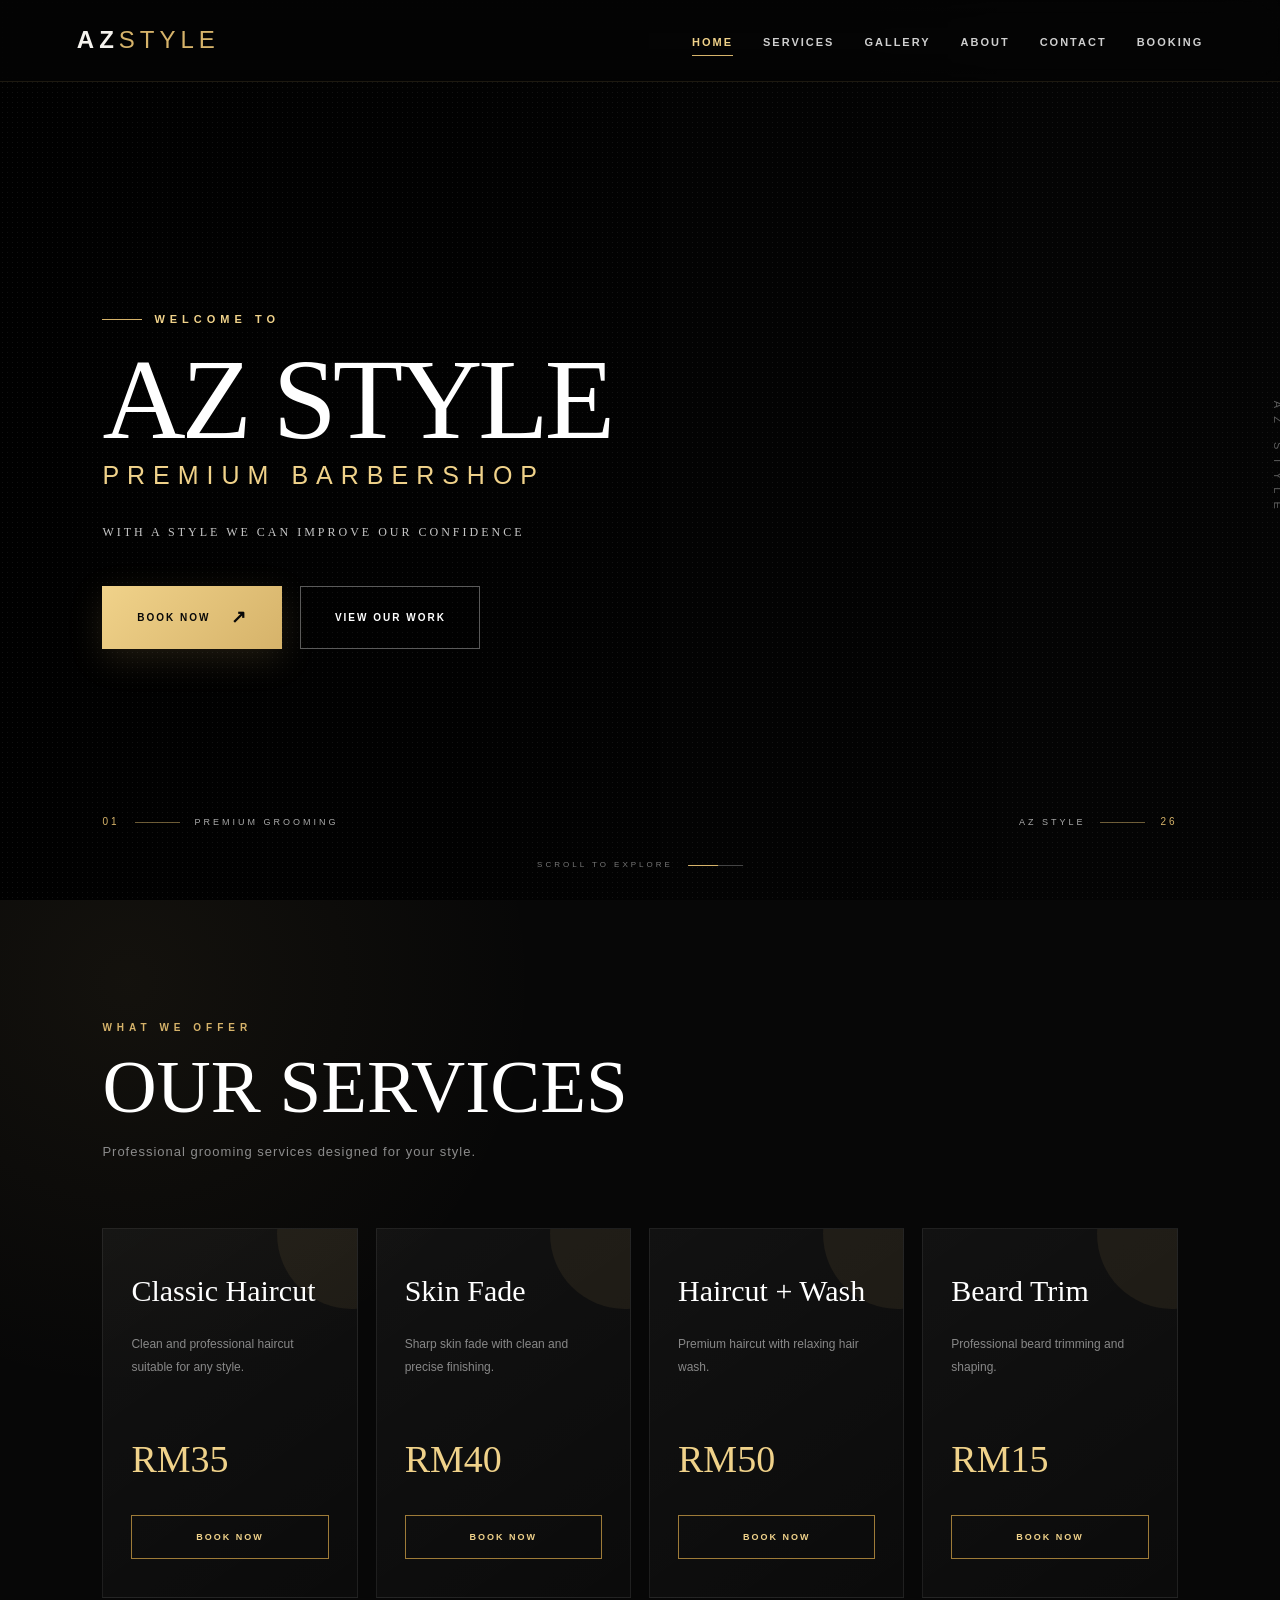
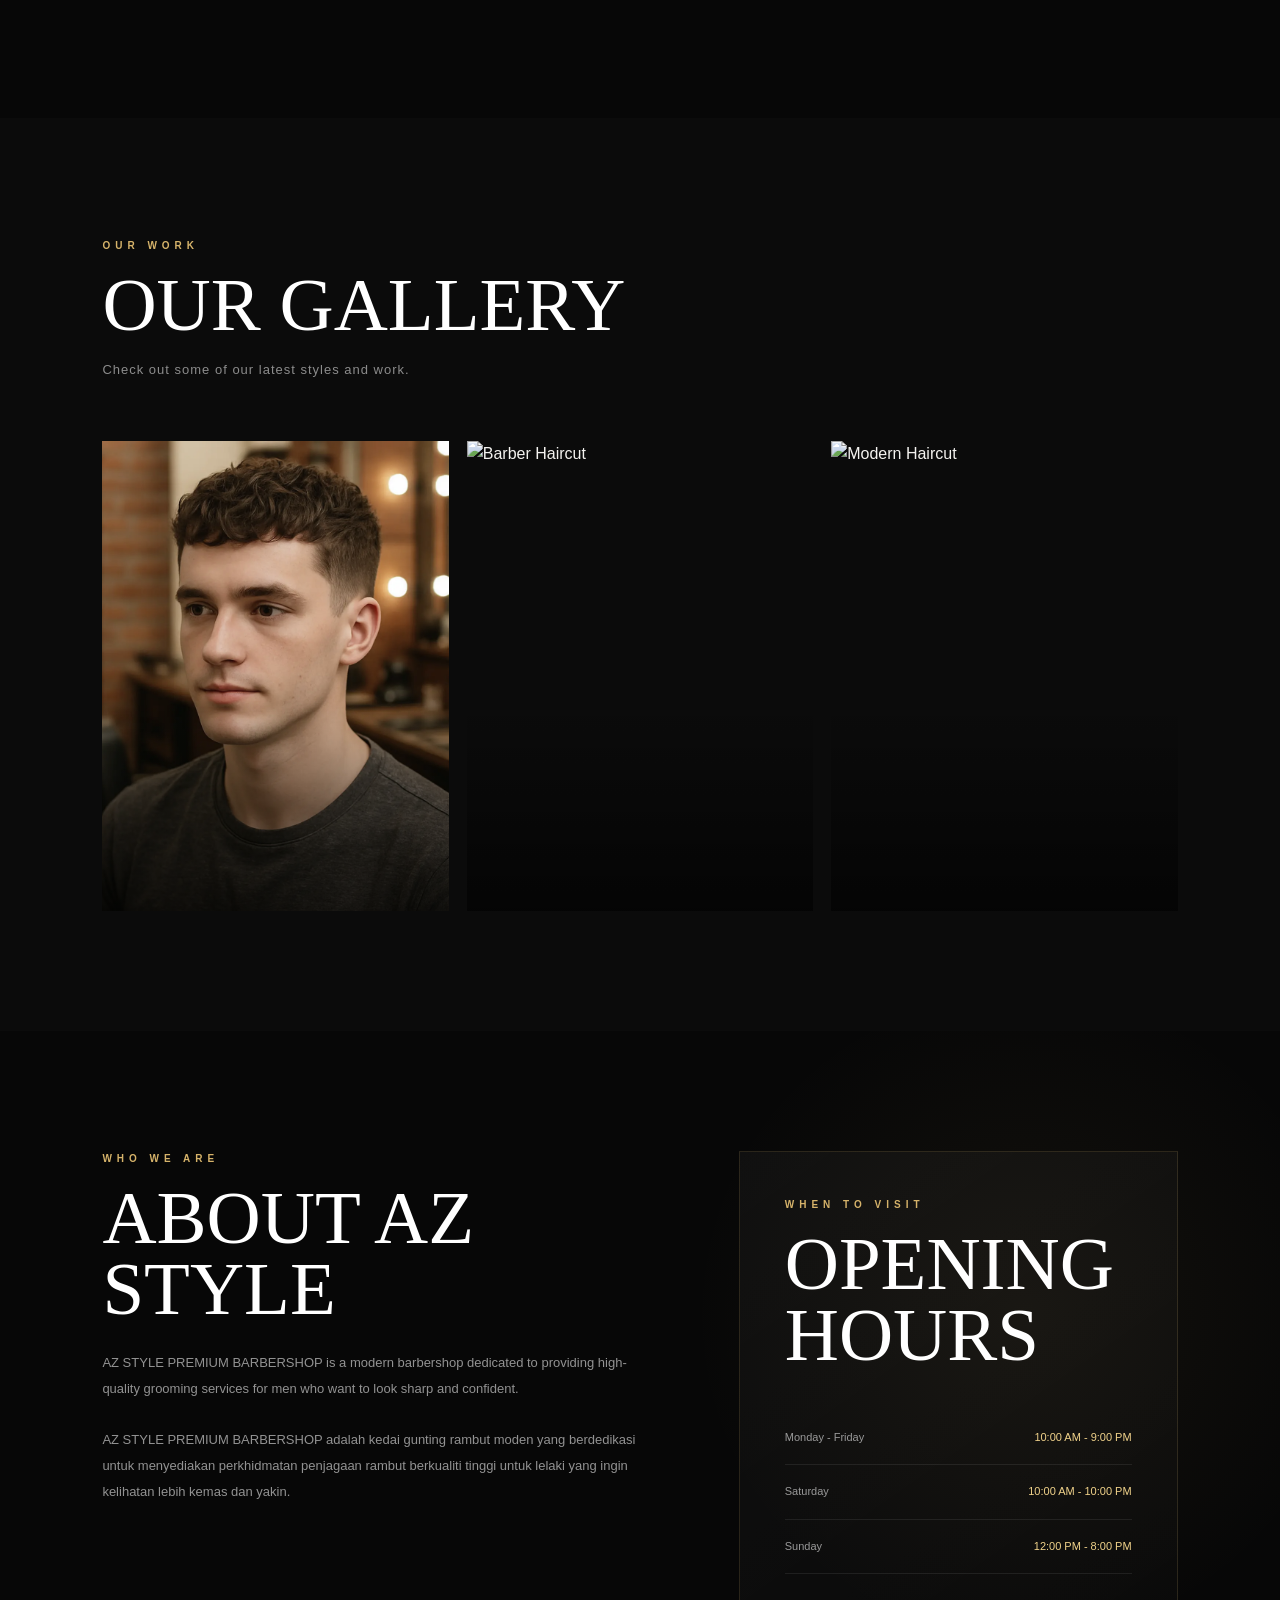
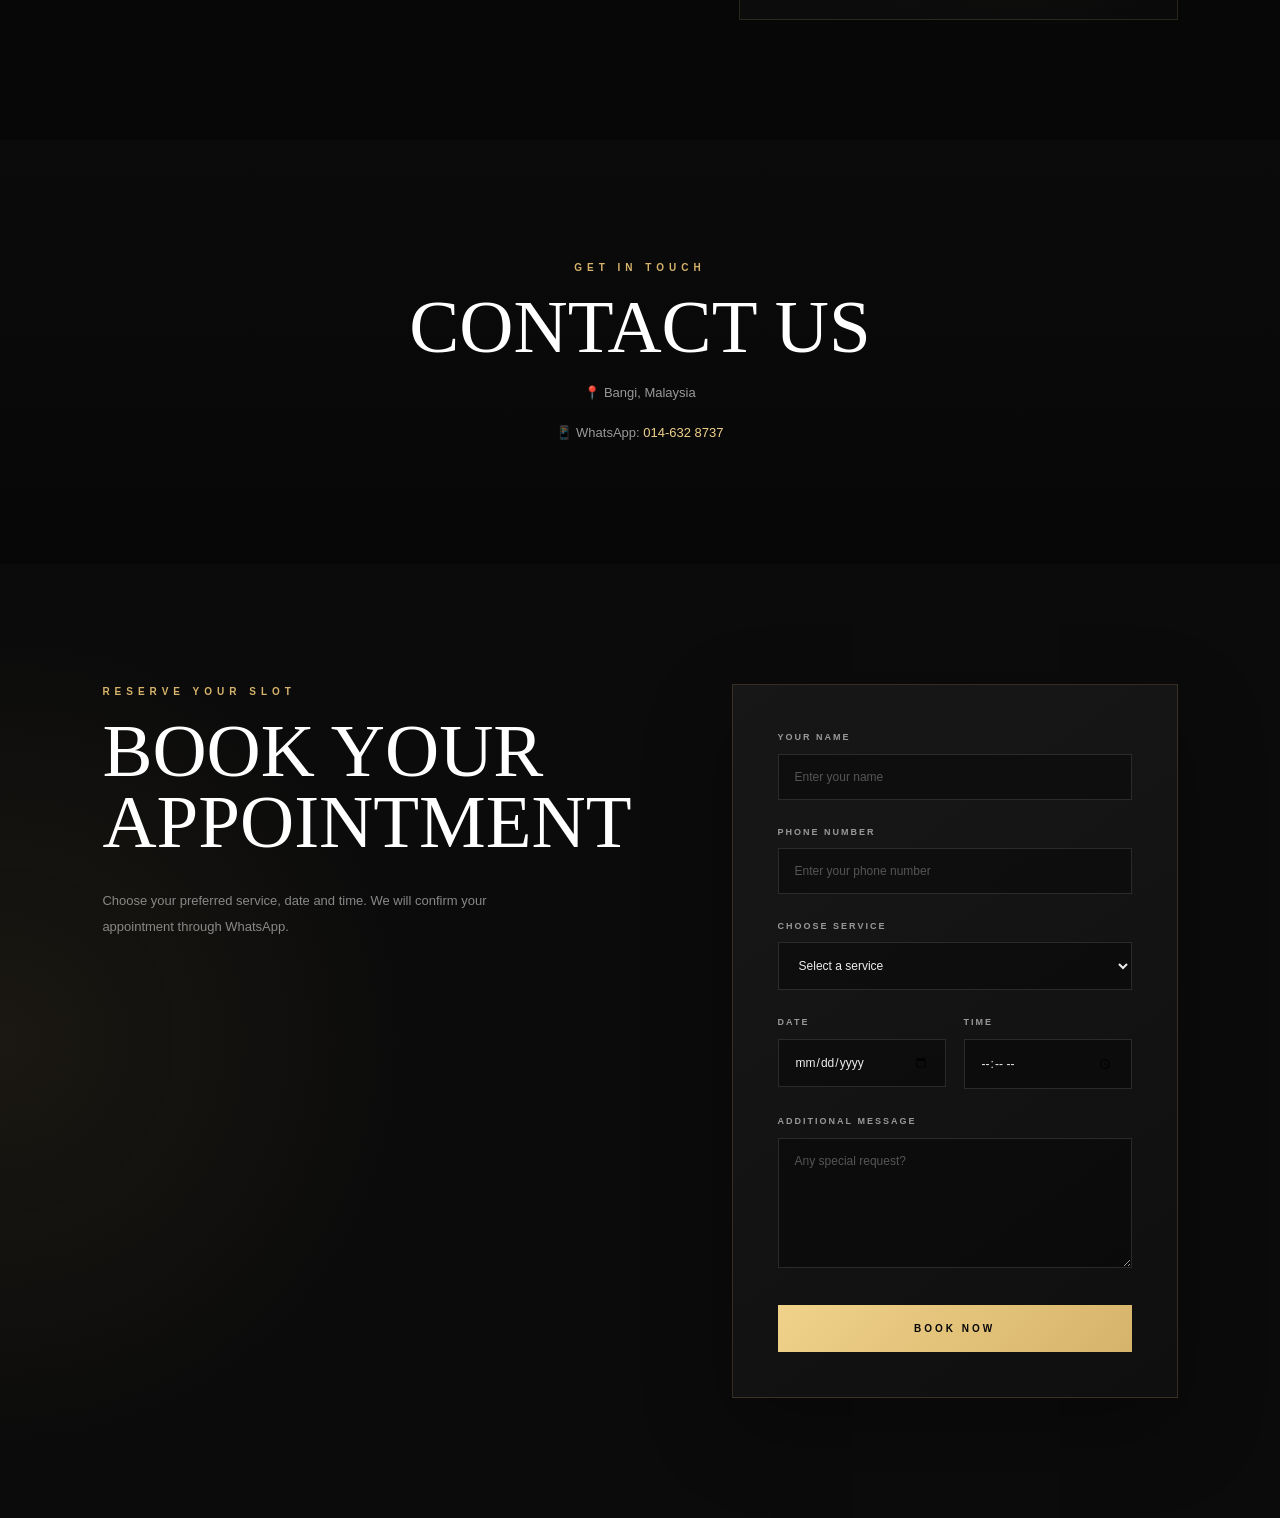
==== commit 8f455381: "Update index.html" ====
--- a/index.html
+++ b/index.html
@@ -92,13 +92,13 @@
         <p class="section-description">Check out some of our latest styles and work.</p>
         <div class="gallery-container">
             <div class="gallery-item">
-                <img src="contohimage1.jpg" alt="Haircut Style">
+                <img src="contoh-image-1.jpg.webp" alt="Haircut Style">
             </div>
             <div class="gallery-item">
-                <img src="contohimage2.jpg" alt="Barber Haircut">
+                <img src="contoh-image-2.jpg" alt="Barber Haircut">
             </div>
             <div class="gallery-item">
-                <img src="contohimage3.jpg" alt="Modern Haircut">
+                <img src="contoh-image-3.jpg" alt="Modern Haircut">
             </div>
         </div>
     </section>
--- a/style.css
+++ b/style.css
@@ -3,7 +3,6 @@
    PREMIUM BLACK + CHAMPAGNE GOLD DESIGN
 ========================================================= */
 
-/* ✅ BETULKAN URL FON GOOGLE */
 @import url('https://fonts.googleapis.com/css2?family=Cormorant+Garamond:wght@400;500;600;700&family=Montserrat:wght@300;400;500;600;700&display=swap');
 
 
@@ -204,8 +203,8 @@
     inset: -8%;
     z-index: 0;
 
-    /* ✅ PATH BETUL untuk GitHub Pages */
-    background-image: url("./images/contoh-image-1.webp");
+    /* ✅ DIBETULKAN — sepadan dengan nama fail awak */
+    background-image: url("contohimage1.jpg");
 
     background-size: cover;
     background-position: center;
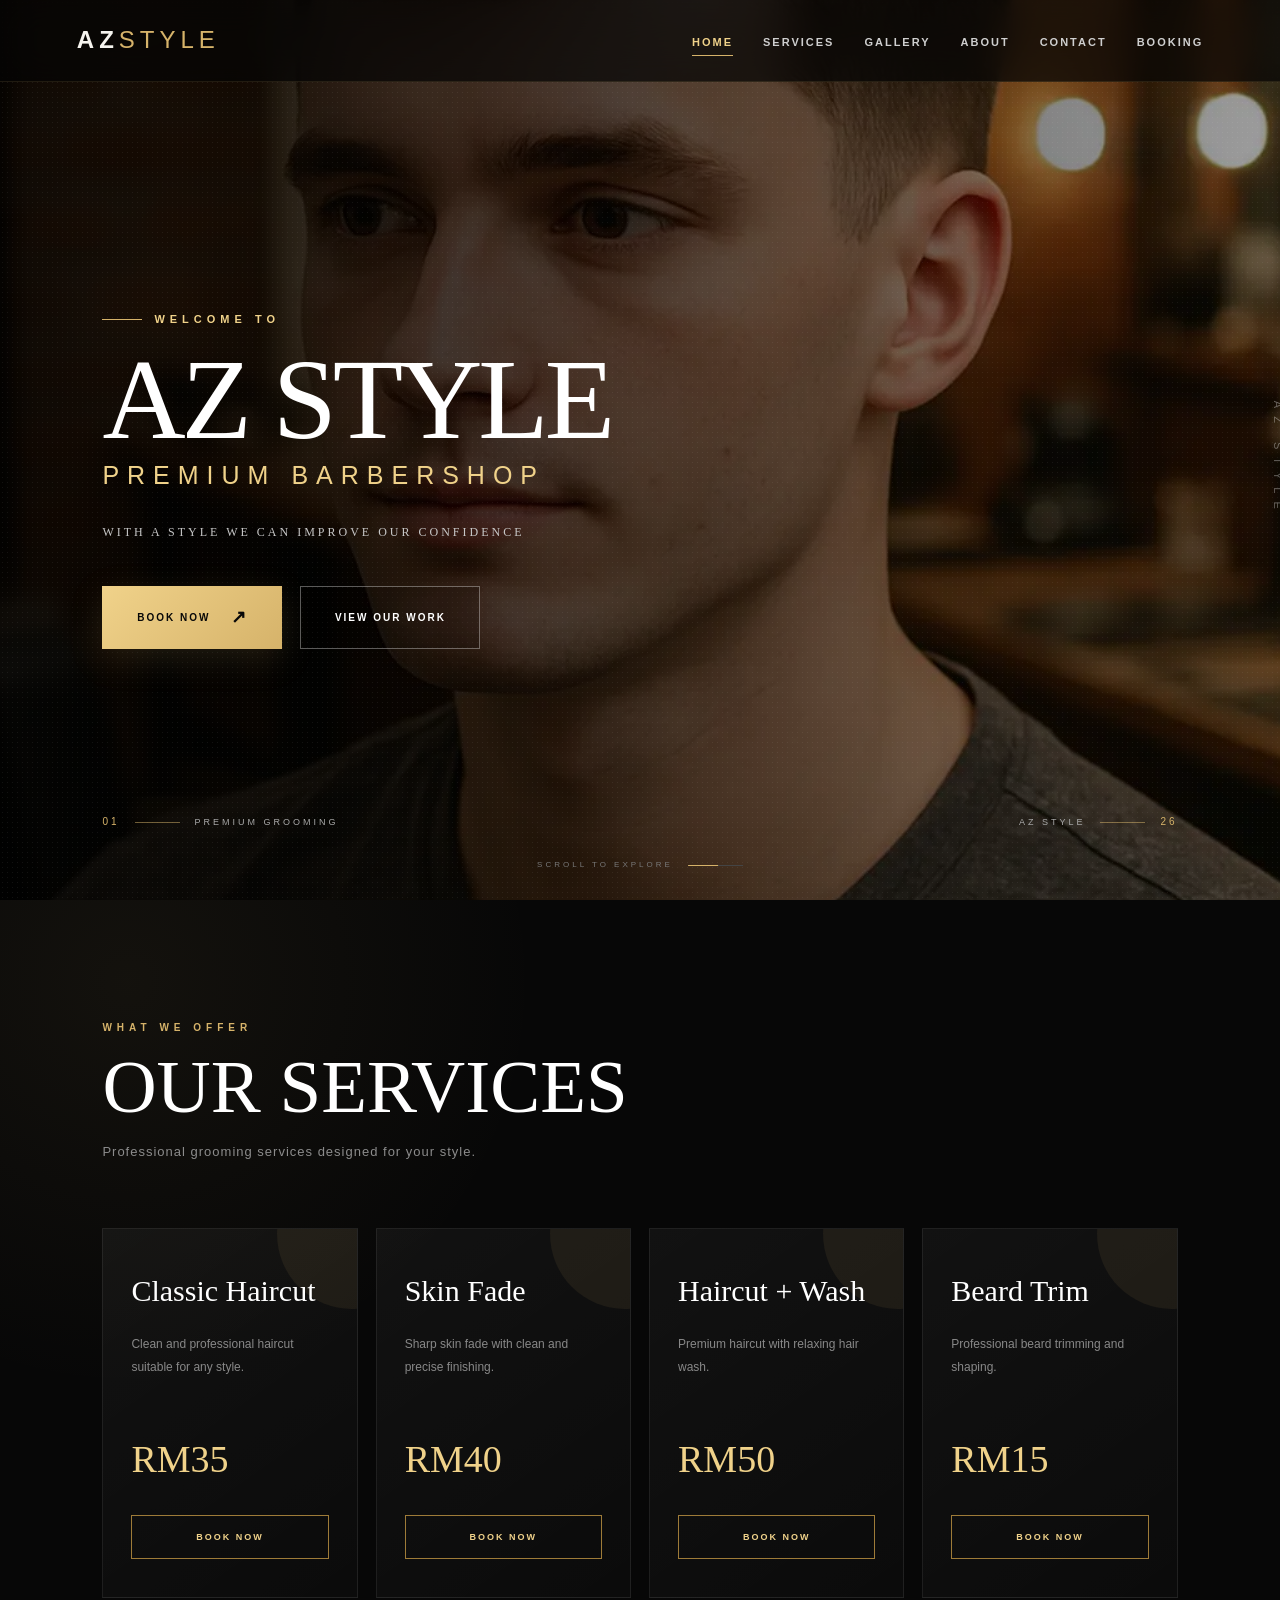
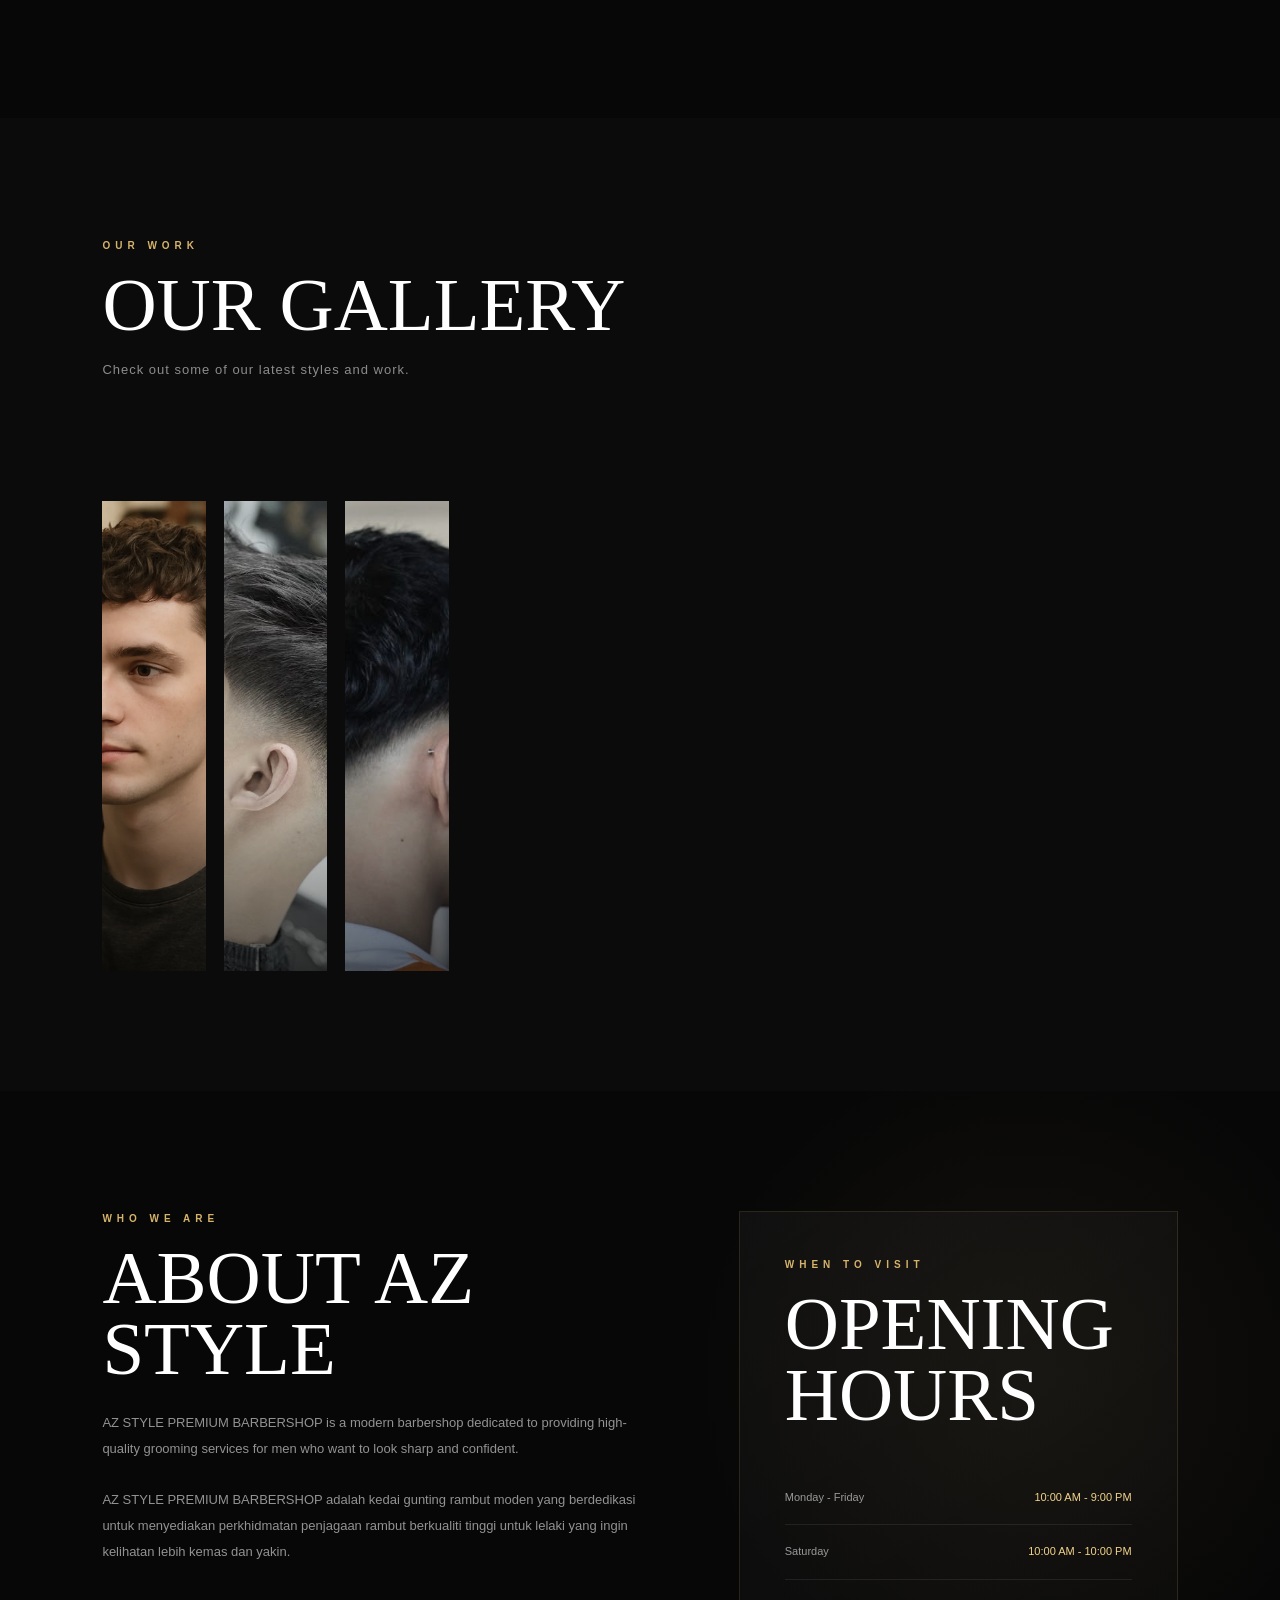
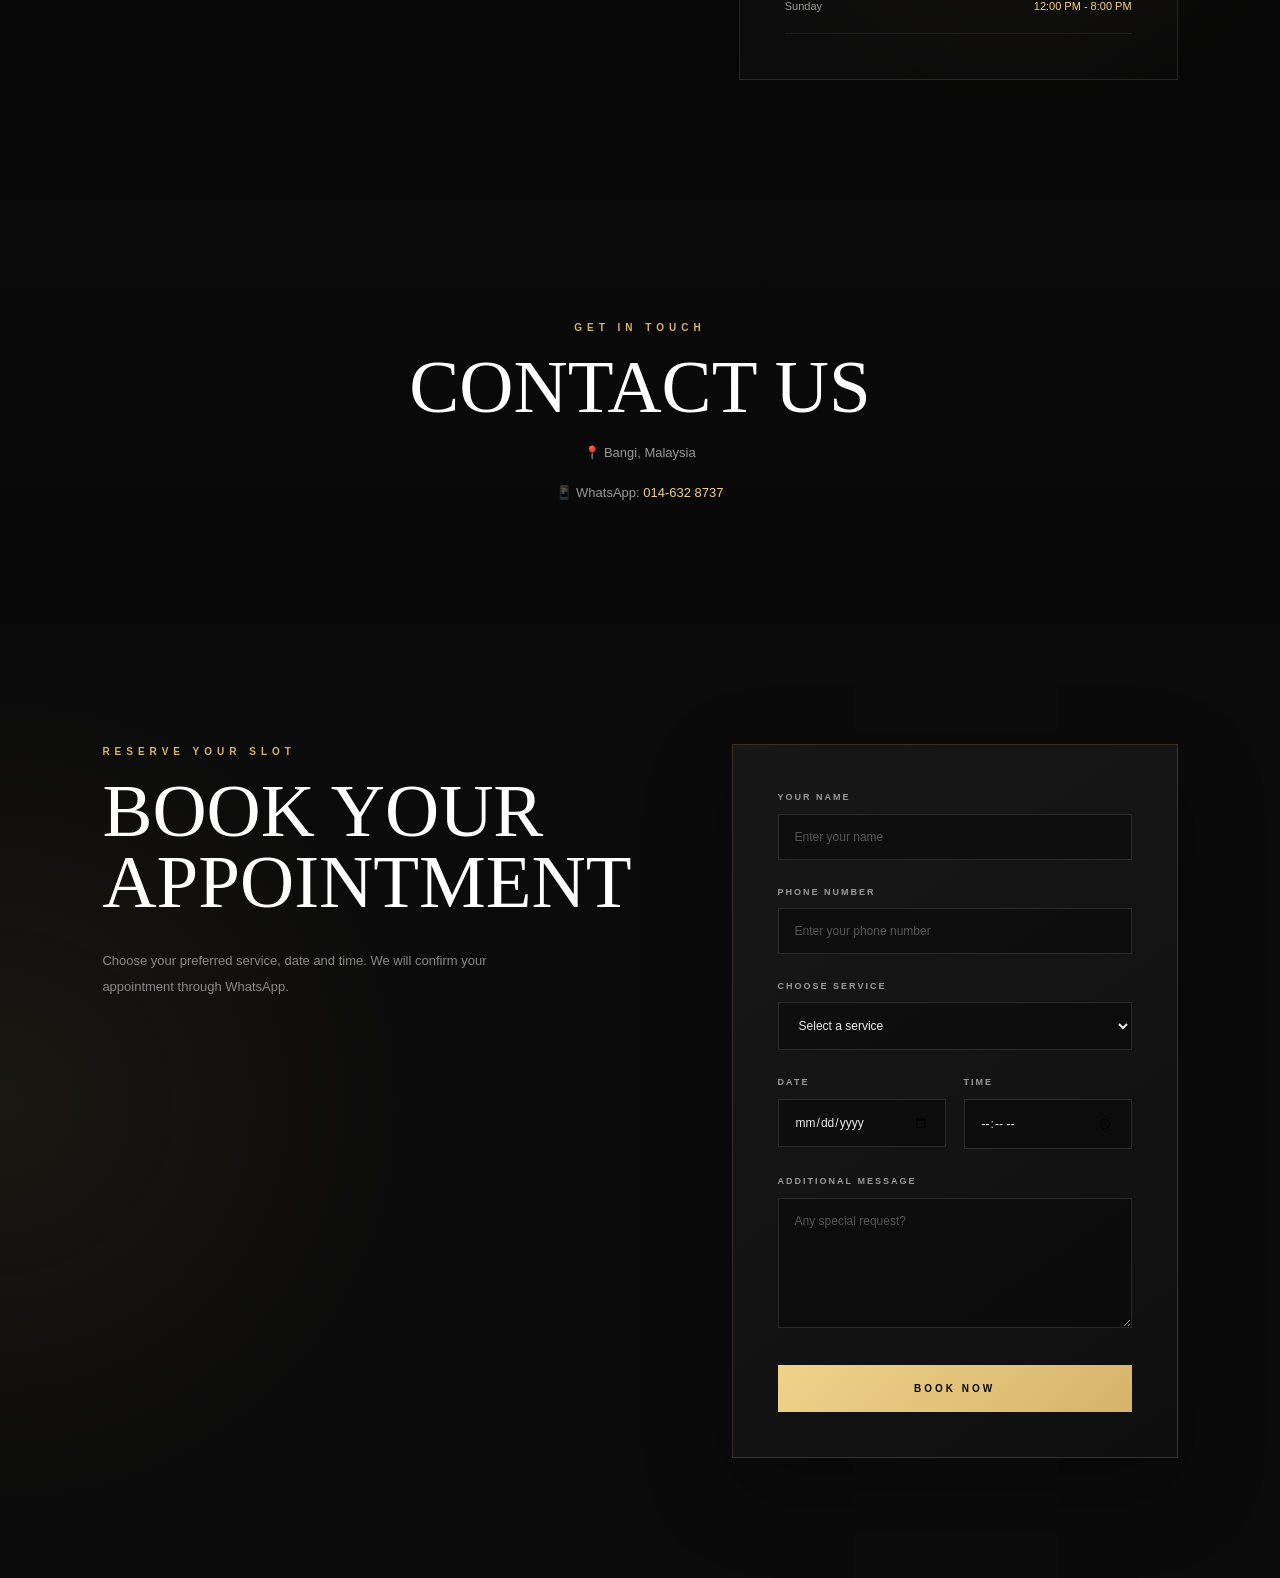
==== commit 0cda5ea0: "Update index.html" ====
--- a/index.html
+++ b/index.html
@@ -91,15 +91,17 @@
         <h2>OUR GALLERY</h2>
         <p class="section-description">Check out some of our latest styles and work.</p>
         <div class="gallery-container">
-            <div class="gallery-item">
-                <img src="contoh-image-1.jpg.webp" alt="Haircut Style">
-            </div>
-            <div class="gallery-item">
-                <img src="contoh-image-2.jpg" alt="Barber Haircut">
-            </div>
-            <div class="gallery-item">
-                <img src="contoh-image-3.jpg" alt="Modern Haircut">
-            </div>
+           <div class="gallery-container">
+    <div class="gallery-item">
+        <img src="contoh-image-1.jpg.webp" alt="Haircut Style">
+    </div>
+    <div class="gallery-item">
+        <img src="contoh-image-2.jpg.jpg" alt="Barber Haircut">
+    </div>
+    <div class="gallery-item">
+        <img src="contoh-image-3.jpg.jpg" alt="Modern Haircut">
+    </div>
+</div>
         </div>
     </section>
 
--- a/style.css
+++ b/style.css
@@ -203,8 +203,8 @@
     inset: -8%;
     z-index: 0;
 
-    /* ✅ DIBETULKAN — sepadan dengan nama fail awak */
-    background-image: url("contohimage1.jpg");
+    /* ✅ NAMA GAMBAR BETUL SAMA DENGAN GITHUB */
+    background-image: url("contoh-image-1.jpg.webp");
 
     background-size: cover;
     background-position: center;
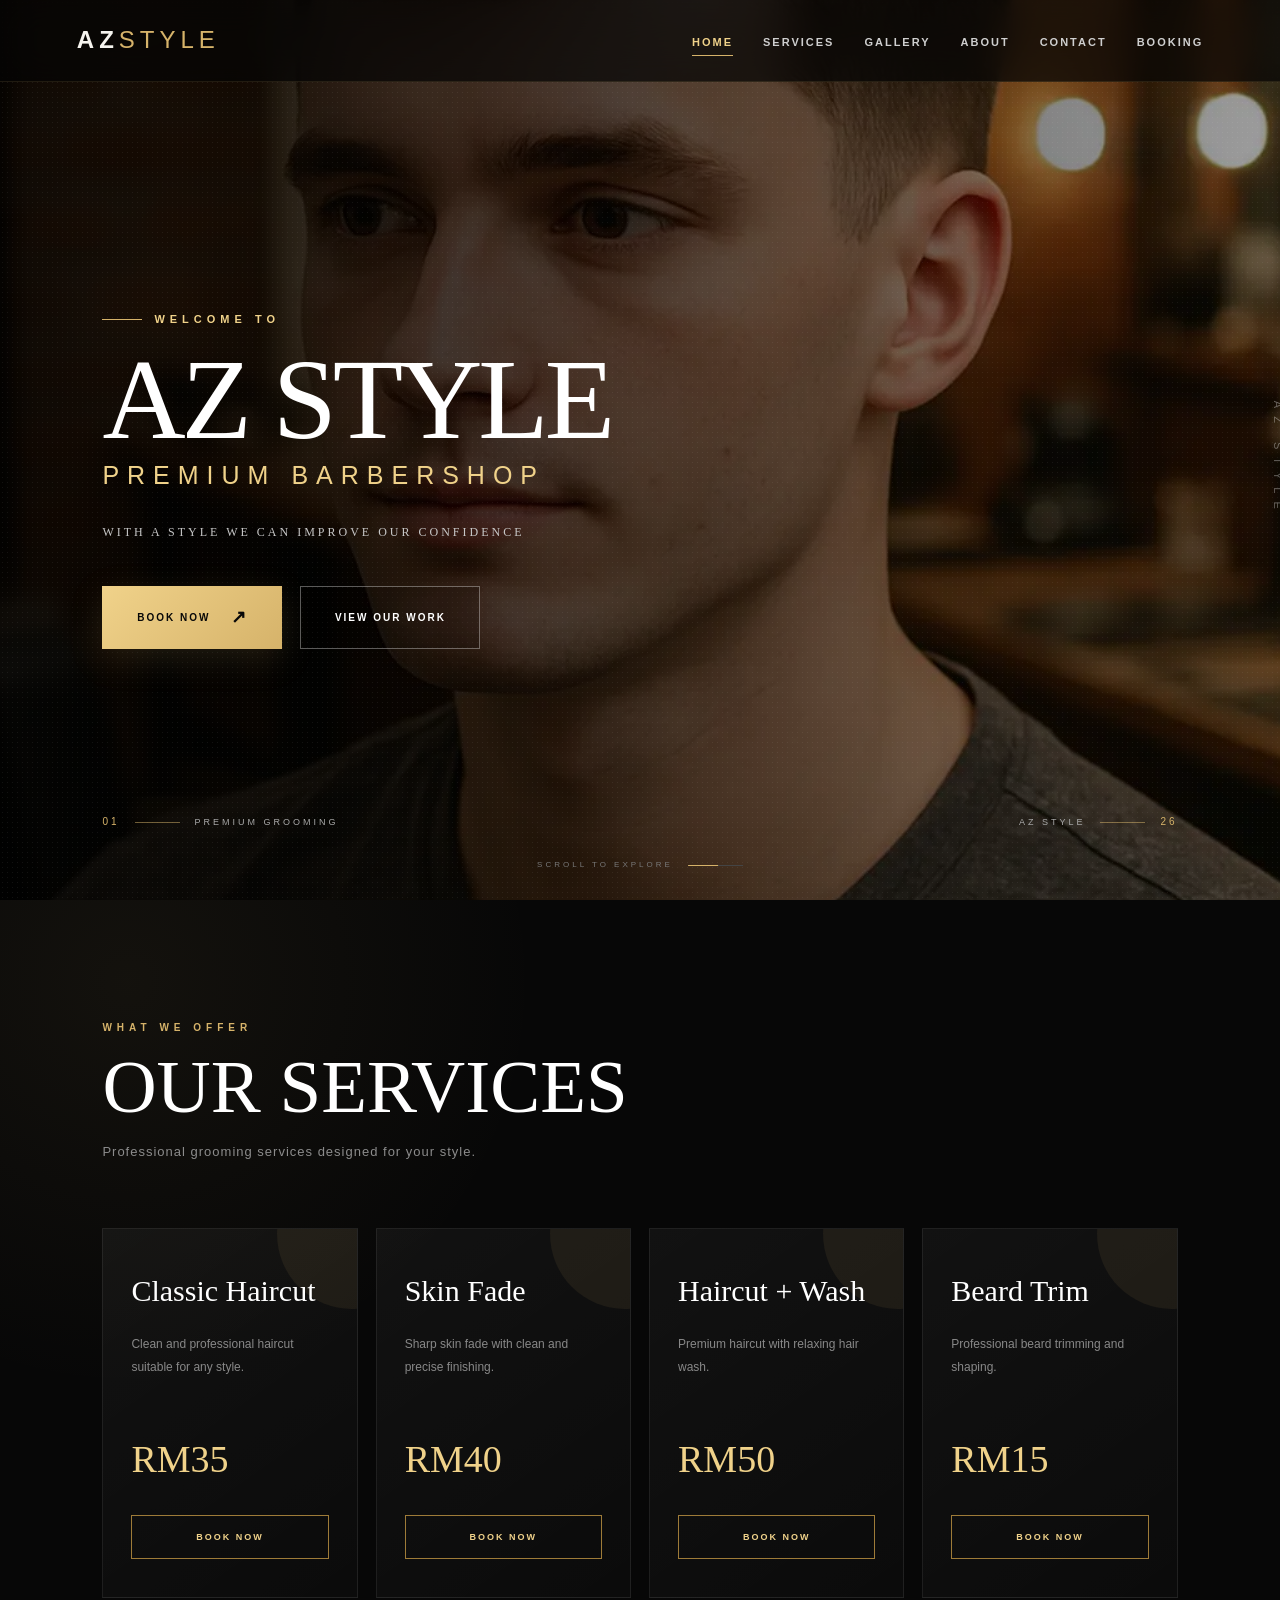
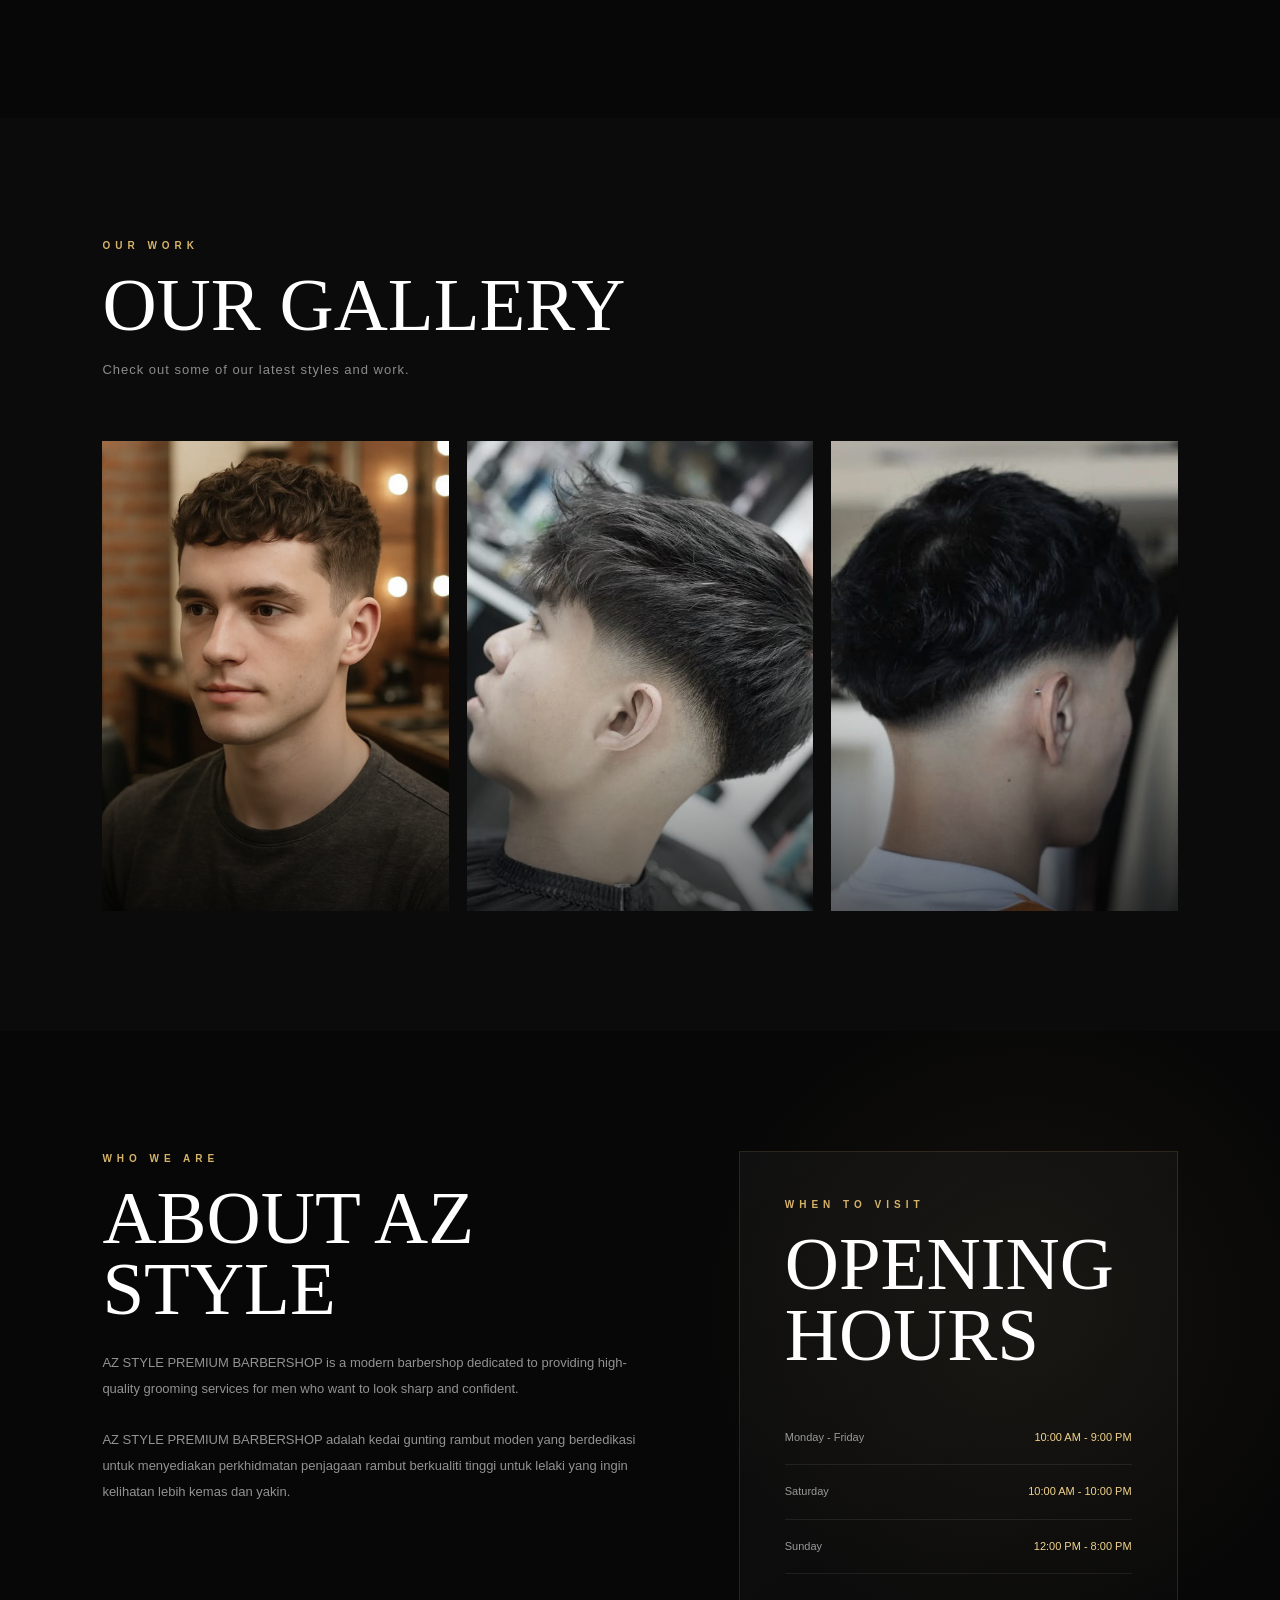
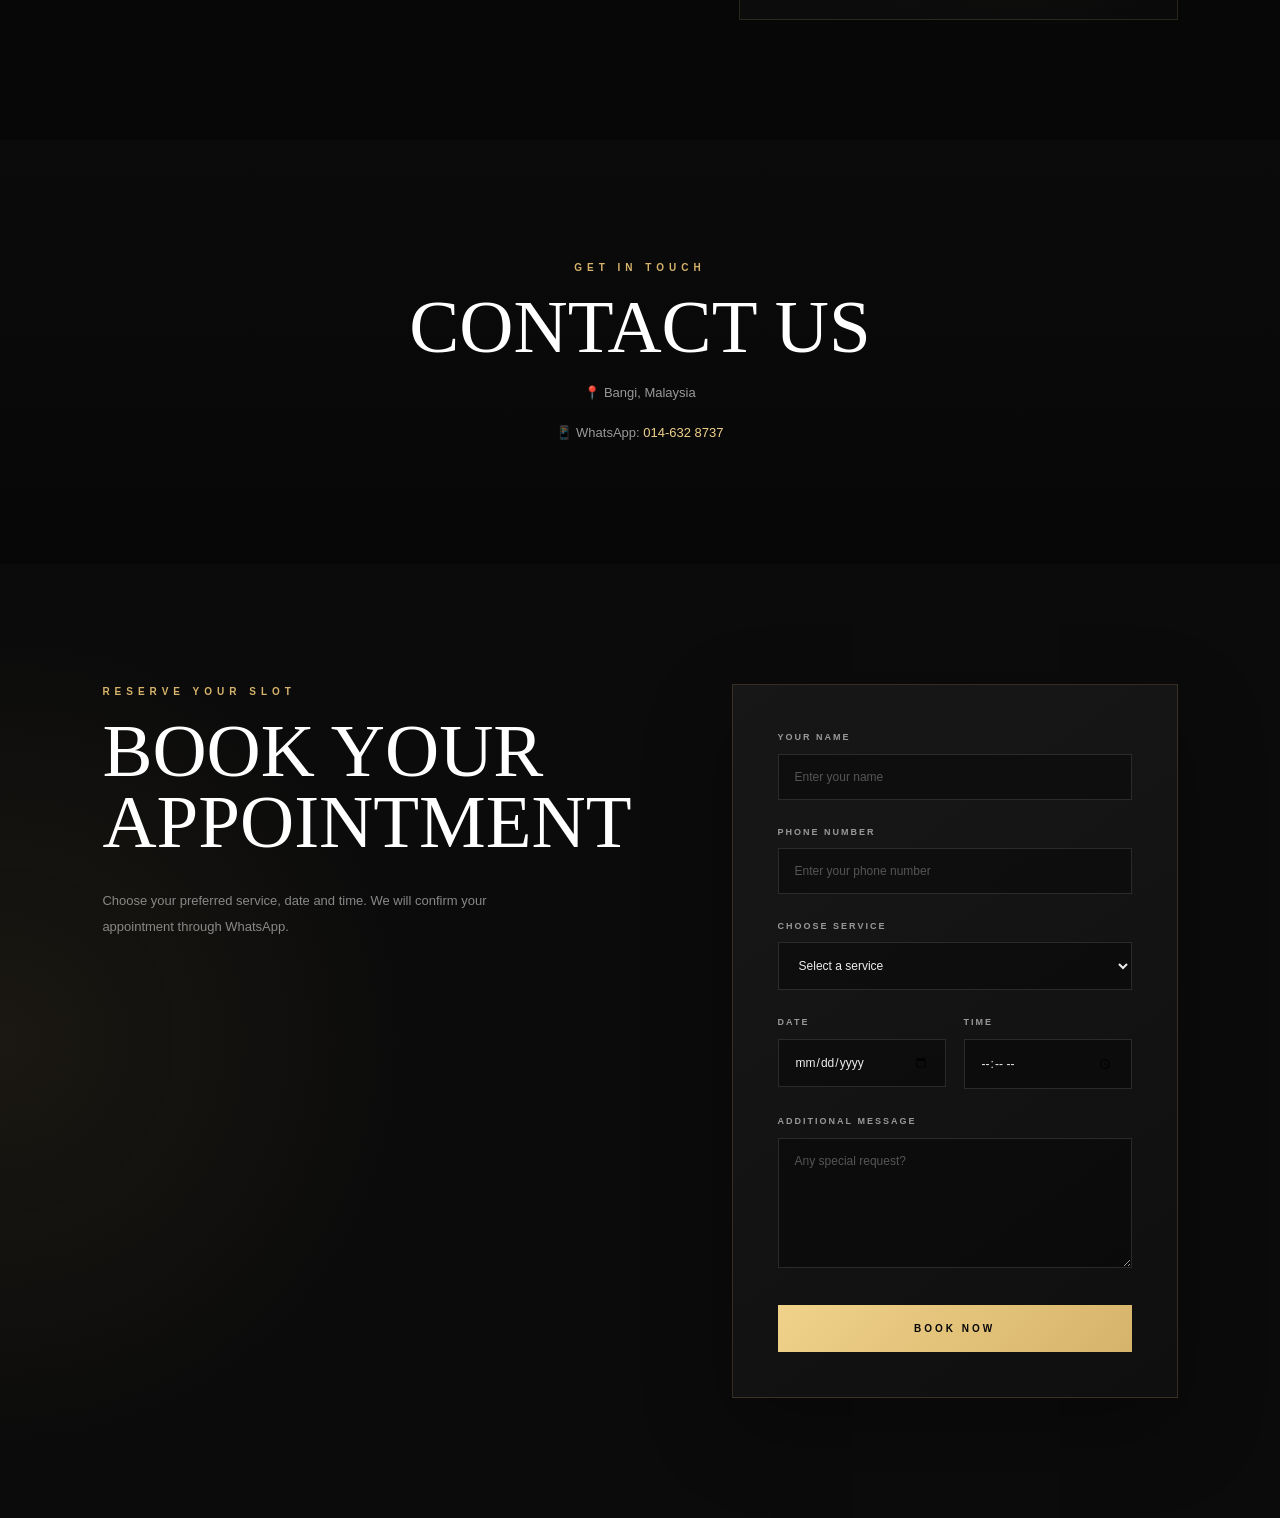
==== commit c2442de4: "Update index.html" ====
--- a/index.html
+++ b/index.html
@@ -91,7 +91,6 @@
         <h2>OUR GALLERY</h2>
         <p class="section-description">Check out some of our latest styles and work.</p>
         <div class="gallery-container">
-           <div class="gallery-container">
     <div class="gallery-item">
         <img src="contoh-image-1.jpg.webp" alt="Haircut Style">
     </div>
